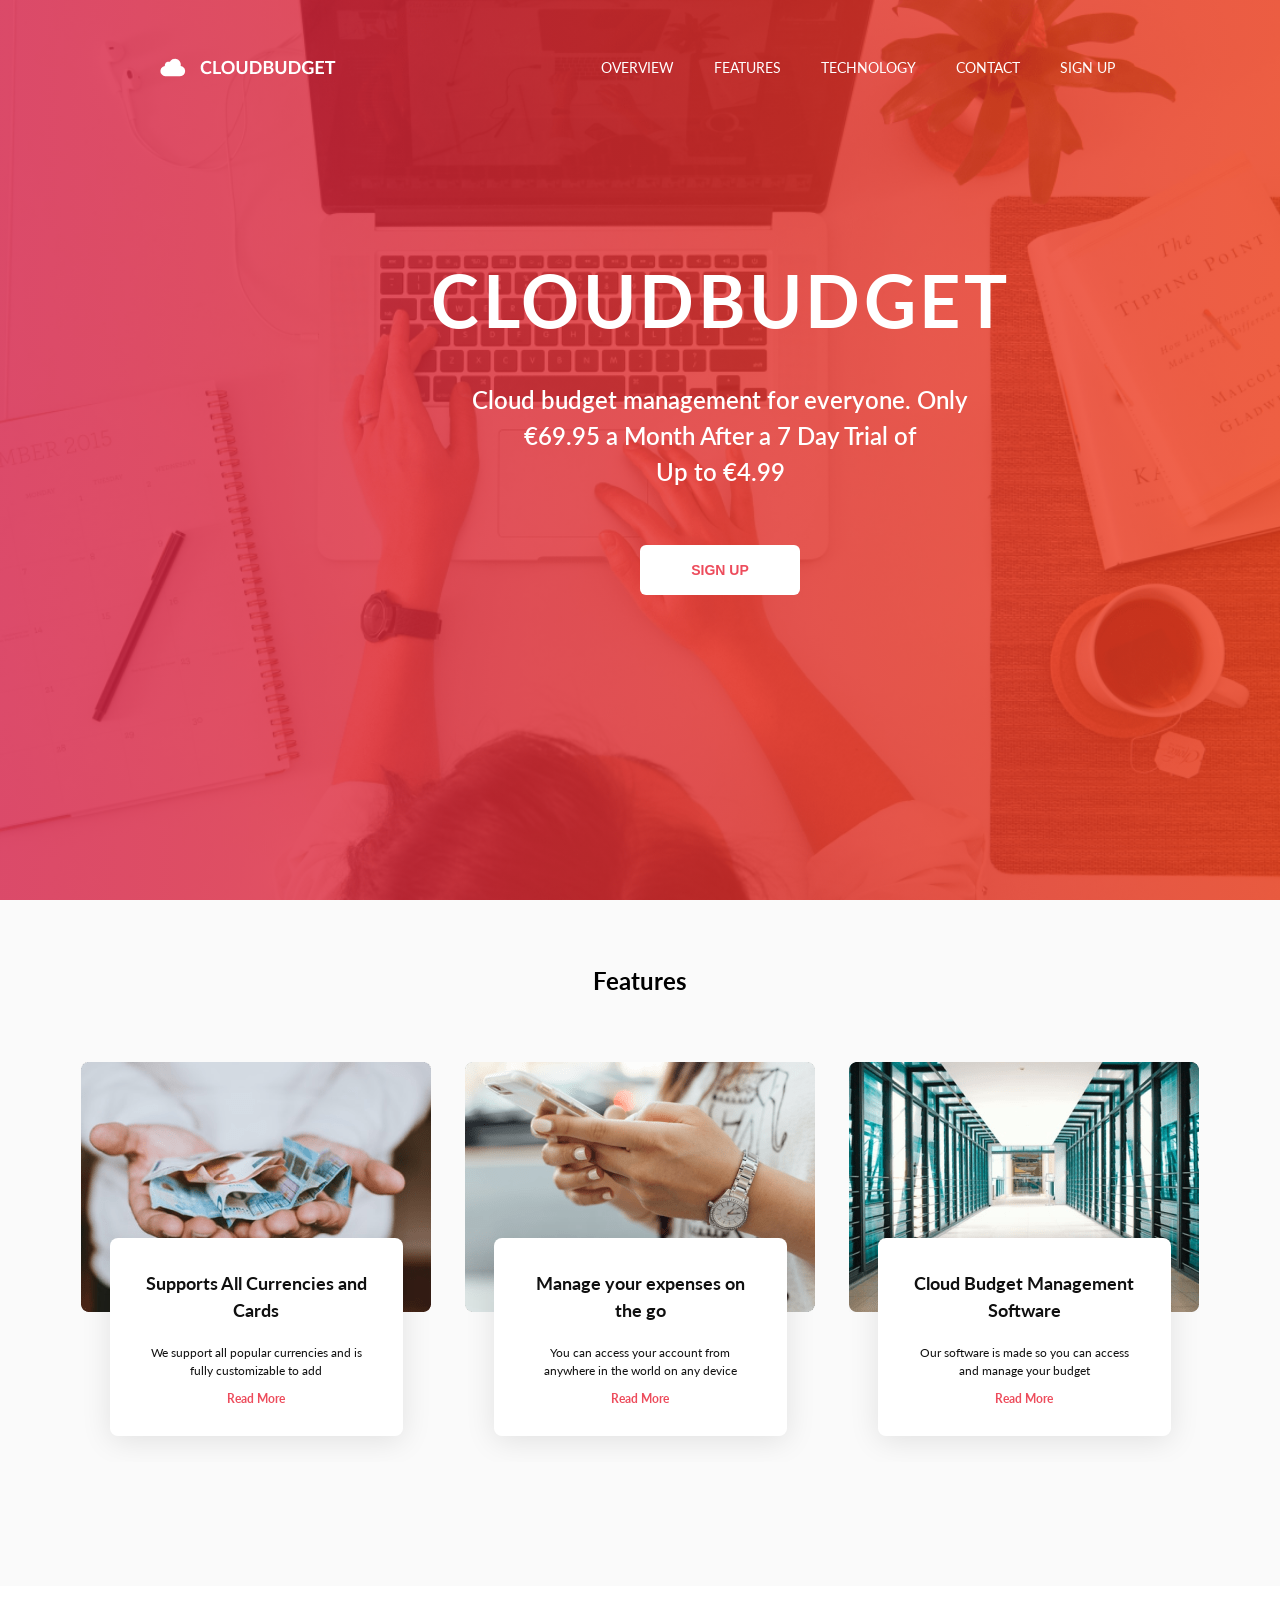
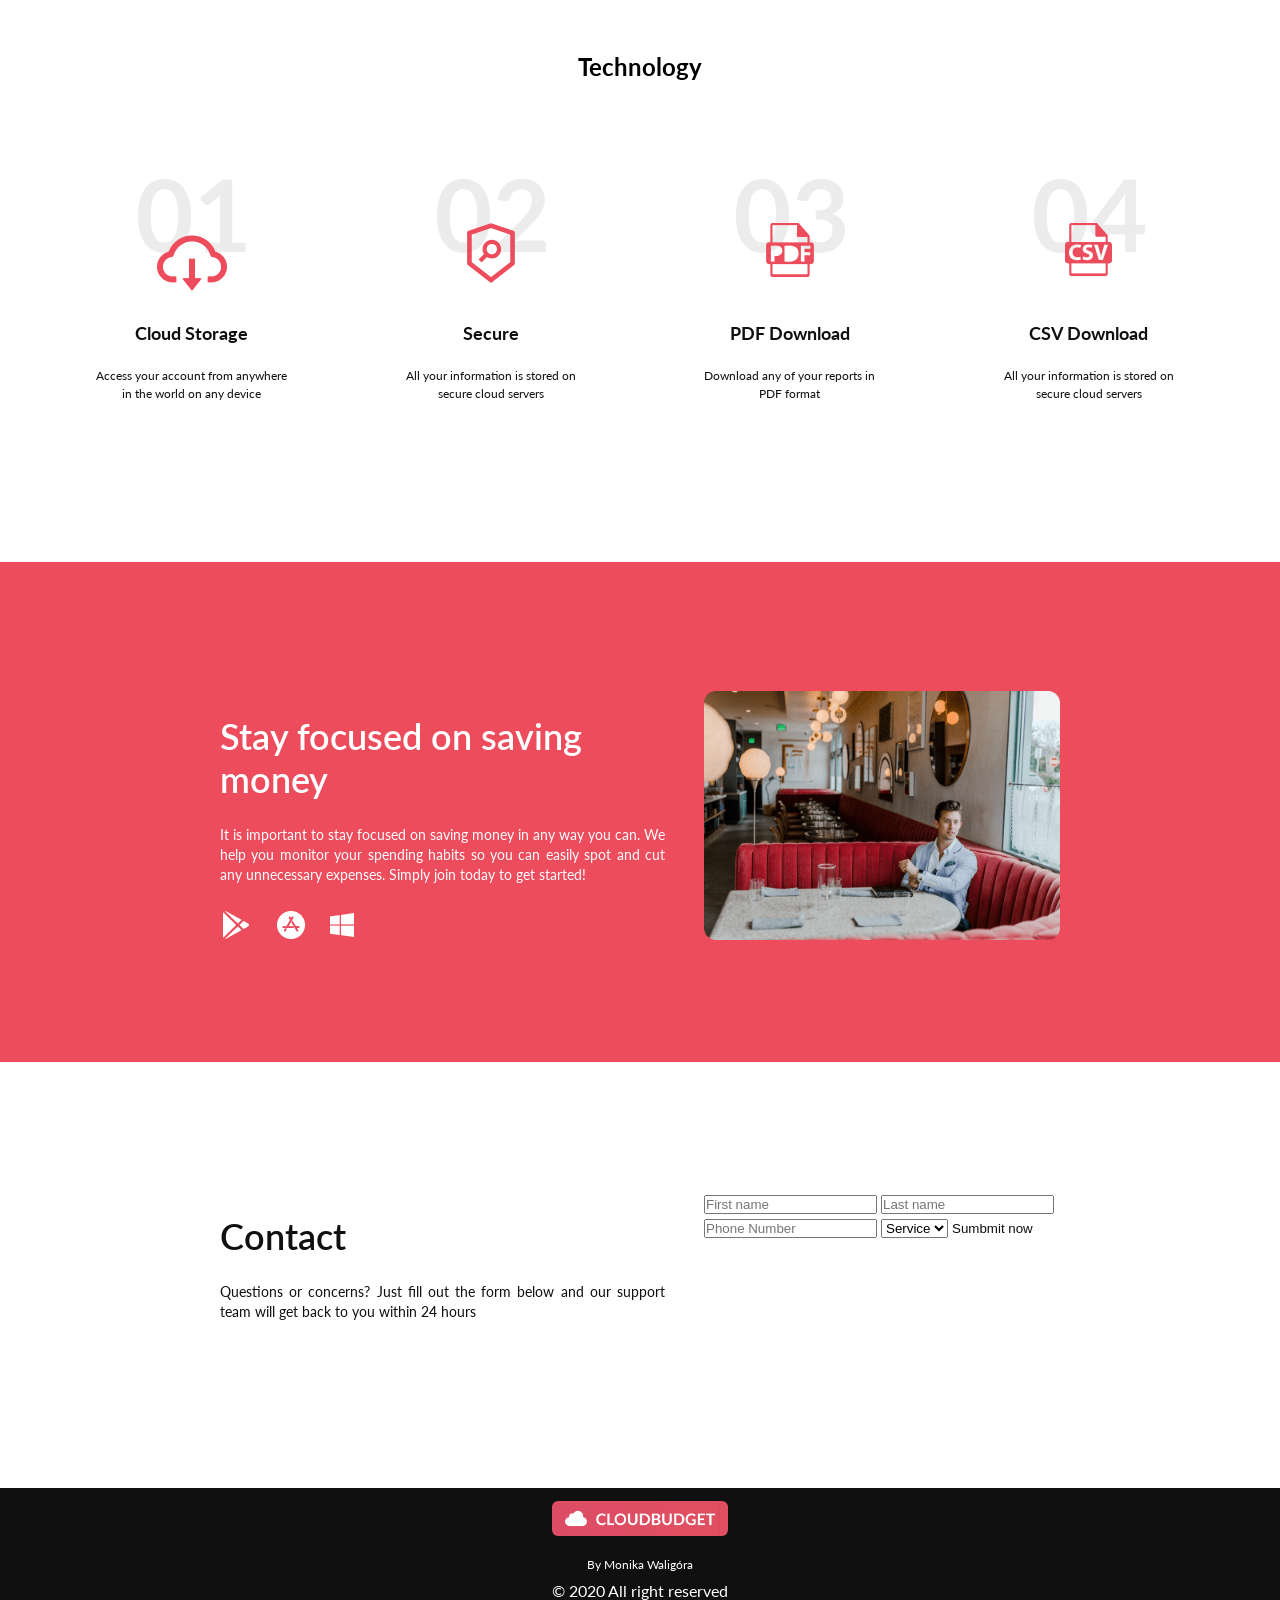
==== index.html @ bcd4f1fe "add footer section" ====
<!DOCTYPE html>
<html lang="pl">
  <head>
    <meta charset="UTF-8" />
    <meta name="viewport" content="width=device-width, initial-scale=1.0" />
    <meta http-equiv="X-UA-Compatible" content="ie=edge" />
    <title>Cloudbudget</title>
    <link rel="icon" href="src/favicon.ico" type="image/x-icon" />

    <link
      rel="stylesheet"
      href="https://use.fontawesome.com/releases/v5.6.3/css/all.css"
    />
    <link rel="stylesheet" href="src/assets/scss/main.css" />
    <link rel="stylesheet" href="src/assets/scss/form.css" />
    <link rel="stylesheet" href="src/assets/slick/slick.css" />
    <link rel="stylesheet" href="src/assets/slick/slick-theme.css" />
    <link rel="stylesheet" href="src/assets/css/header.css" />
    <link rel="stylesheet" href="src/assets/css/nav-responsive.css" />
  </head>

  <body>
    <header>
      <div class="page-header" id="overview">
        <nav>
          <button aria-label="Open Mobile Menu" class="open-mobile-menu fa-lg">
            <i class="fas fa-bars" aria-hidden="true"></i>
          </button>
          <div class="icon-logo">
            <img src="src/assets/img/cloud.png" alt="cloud icon" />
            <a href="">
              <img
                class="logo horizontal-logo"
                src="src/assets/img/navbar__logo--transparent.png"
                alt="Cloudbudget logo"
              />
            </a>
          </div>
          <ul class="menu">
            <li><a class="active" href="#overview">Overview</a></li>
            <li><a href="#features">Features</a></li>
            <li><a href="#technology">Technology</a></li>
            <li><a href="#contact">Contact</a></li>
            <li><a href="#singUp">Sign up</a></li>
          </ul>
          <div class="top-menu-wrapper">
            <div class="panel panel1"></div>
            <div class="panel panel2"></div>
            <ul class="top-menu">
              <li class="mob-block">
                <img
                  class="logo"
                  src="src/assets/img/navbar__logo.png"
                  alt="Cloudbudget logo"
                />
                <button
                  aria-label="Close Mobile Menu"
                  class="close-mobile-menu fa-lg"
                >
                  <i class="fas fa-times" aria-hidden="true"></i>
                </button>
              </li>
              <li>
                <a href="#">Overview</a>
              </li>
              <li>
                <a href="#features">Features</a>
              </li>
              <li>
                <a href="#technology">Technology</a>
              </li>
              <li>
                <a href="#contact">Contact</a>
              </li>
              <li>
                <a href="#signUp">Sign up</a>
              </li>

              <li>
                <ul class="socials">
                  <li>
                    <a href="">
                      <span class="fa-stack fa-2x">
                        <i class="fas fa-circle fa-stack-2x"></i>
                        <i class="fab fa-facebook fa-stack-1x fa-inverse"></i>
                      </span>
                    </a>
                  </li>
                  <li>
                    <a href="">
                      <span class="fa-stack fa-2x">
                        <i class="fas fa-circle fa-stack-2x"></i>
                        <i class="fab fa-twitter fa-stack-1x fa-inverse"></i>
                      </span>
                    </a>
                  </li>
                  <li>
                    <a href="">
                      <span class="fa-stack fa-2x">
                        <i class="fas fa-circle fa-stack-2x"></i>
                        <i class="fab fa-instagram fa-stack-1x fa-inverse"></i>
                      </span>
                    </a>
                  </li>
                  <li>
                    <a href="">
                      <span class="fa-stack fa-2x">
                        <i class="fas fa-circle fa-stack-2x"></i>
                        <i class="fab fa-youtube fa-stack-1x fa-inverse"></i>
                      </span>
                    </a>
                  </li>
                </ul>
              </li>
            </ul>
          </div>
        </nav>
      </div>
      <div class="header__content">
        <h1>Cloudbudget</h1>
        <p>
          Cloud budget management for everyone. Only €69.95 a Month After a 7
          Day Trial of<br />
          Up to €4.99
        </p>
        <a href="#signUp">
          <button>Sign up</button>
        </a>
      </div>
    </header>
    <main>
      <section id="features">
        <h2>Features</h2>
        <div class="features">
          <div class="responsive-slick">
            <div>
              <div class="feature__item">
                <div class="feature__item--image">
                  <img
                    src="src/assets/img/feature-item-1.png"
                    alt="Hand holding money"
                    title="Supports All Currencies and Cards"
                  />
                </div>
                <div class="feature__item--content">
                  <h3>Supports All Currencies and Cards</h3>
                  <p>
                    We support all popular currencies and is fully customizable
                    to add
                  </p>
                  <a href="">Read More</a>
                </div>
              </div>
            </div>

            <div>
                <div class="feature__item">
                    <div class="feature__item--image">
                      <img
                        src="src/assets/img/feature-item-2.png"
                        alt="hands holding phone"
                        title="Supports All Currencies and Cards"
                      />
                    </div>
                    <div class="feature__item--content">
                      <h3>Manage your expenses on the go</h3>
                      <p>
                          You can access your account from anywhere in the world on any
                          device
                      </p>
                      <a href="">Read More</a>
                    </div>
                  </div>
           
            </div>
            <div>
                <div class="feature__item">
                    <div class="feature__item--image">
                      <img
                        src="src/assets/img/feature-item-3.png"
                        alt="office building"
                        title="Supports All Currencies and Cards"
                      />
                    </div>
                    <div class="feature__item--content">
                      <h3>Cloud Budget Management Software</h3>
                      <p>
                          Our software is made so you can access and manage your budget

                      </p>
                      <a href="#">Read More</a>
                    </div>
                  </div>
              </div>
            </div>
          </div>
        </div>
      </section>
      <section id="technology">
        <h2>Technology</h2>
        <div class="technology">
          <div class="technology__item">
            <div class="technology__item--image">
              <img src="src/assets/img/01.png" alt="1" title="1">
              <img src="src/assets/img/technology-cloud.png" alt="Cloud Storage" title="Cloud Storage">
            </div>
            <div class="technology__item--content">
              <h3>
                  Cloud Storage
              </h3>
              <p>
                  Access your account from anywhere in the world on any device 
              </p>
            </div>
          </div>
          <div class="technology__item">
            <div class="technology__item--image">
              <img src="src/assets/img/02.png" alt="02" title="2">
              <img src="src/assets/img/technology-search.png" alt="Secure" title="Secure">
            </div>
            <div class="technology__item--content">
              <h3>
                  Secure
              </h3>
              <p>
                  All your information is stored on secure cloud servers
              </p>
            </div>
          </div>
          <div class="technology__item">
            <div class="technology__item--image">
              <img src="src/assets/img/03.png" alt="3" title="3">
              <img src="src/assets/img/technology-pdf.png" alt="PDF Download" title="PDF Download">
            </div>
            <div class="technology__item--content">
              <h3>
                  PDF Download
              </h3>
              <p>
                  Download any of your reports in PDF format
              </p>
            </div>
          </div>
          <div class="technology__item">
            <div class="technology__item--image">
              <img src="src/assets/img/04.png" alt="4" title="4">
              <img src="src/assets/img/technology-csv.png" alt="CSV Download" title="CSV Download">
            </div>
            <div class="technology__item--content">
              <h3>
                  CSV Download
              </h3>
              <p>
                  All your information is stored on secure cloud servers
              </p>
            </div>
          </div>
        </div>
      </section>
      <section id="red">
        <div class="red-section">
          <div class="red-section__content">
            <h1>Stay focused on saving money</h1>
            <p>
              It is important to stay focused on saving money in any way you can. We help you monitor your spending habits so you can easily spot and cut any unnecessary expenses. Simply join today to get started!
            </p>
            <div class="red-section__content--icons">
              <img src="src/assets/img/App Download Link.png" alt="dowload app for windows google apple" title="dowload apps">
            </div>
          </div>
         <div class="red-section__slider">
            <div class="center">
                <div>
                    <img src="src/assets/img/red-section-slide1.png" alt="slide1">
                  </div>
              <div>
                <img src="src/assets/img/red-section-slide1.png" alt="slide2">
              </div>
              <div>
                  <img src="src/assets/img/red-section-slide1.png" alt="slide3">
                </div>
            </div>
         </div>
        </div>

      </section>
      <section id="contact">
          <div class="contact-section">
            <div class="contact-section__content">
              <h1>Contact</h1>
              <p>
                  Questions or concerns? Just fill out the form below and our support team will get back to you within 24 hours
              </p>
              
            </div>
           <div class="contact-section__form">
              <form action="" method="post" id="form">
                  <div class="form__name">
                      <input
                      id="name"
                      name="name"
                      placeholder="First name"
                      type="text"
                      maxlength="32"
                      required
                    />
                    <input
                    id="surname"
                    name="surname"
                    placeholder="Last name"
                    type="text"
                    maxlength="32"
                    required
                  />
                  </div>
  
                  <input
                    id="phone"
                    name="phone"
                    placeholder="Phone Number"
                    type="number"
                    pattern="[0-9]{12}"
                    maxlength="12"
                    required
                  />
                  <select id="service" name="service">
                      <option value="volvo">Service</option>
                      <option value="saab">Service</option>
                      <option value="opel">Service</option>
                      <option value="audi">Service</option>
                    </select>
                  <button id="mail-submit" class="link-button">Sumbmit now</button>
                </form>
             
           </div>
          </div>
  
        </section>
    </main>
    <footer>
      <div class="footer-section">
        <a href="#overview">   
          <img src="src/assets/img/navbar__logo.png" alt="back to top" title="back to top">
          </a>   
         <p>By Monika Waligóra</p>
        <span> &copy; 2020 All right reserved </span>
      </div>
    </footer>
    <script src="https://cdnjs.cloudflare.com/ajax/libs/jquery/2.1.3/jquery.min.js"></script>
    <script src="src/assets/slick/slick.js"></script>
    <script src="src/assets/js/app.js"></script>
    <script src="src/assets/js/navigation.js"></script>
    <script src="src/assets/js/form.js"></script>
  </body>
</html>
---- src/assets/scss/main.css ----
@import url("https://fonts.googleapis.com/css?family=Lato:400,400i,700,900&display=swap&subset=latin-ext");
* {
  -webkit-font-smoothing: antialiased;
  -moz-osx-font-smoothing: grayscale;
}

*,
*:before,
*:after {
  -webkit-box-sizing: border-box;
          box-sizing: border-box;
  outline: 0;
}

html,
body {
  margin: 0;
  padding: 0;
  border: 0;
  background-color: #fff;
  color: #000;
  font-family: "Lato", sans-serif;
  font-style: normal;
  overflow-x: hidden;
  scroll-behavior: smooth;
}

a {
  text-decoration: none;
}

a:hover {
  cursor: pointer;
}

h2 {
  padding: 63px 0;
  color: black;
  text-align: center;
}

h3 {
  font-size: 18px;
  text-align: center;
}

p {
  margin-top: 20px;
  margin-bottom: 5px;
  font-size: 12px;
  line-height: 150%;
}

.header__content {
  height: 100%;
  color: #ffffff;
  display: -webkit-box;
  display: -ms-flexbox;
  display: flex;
  -webkit-box-pack: center;
      -ms-flex-pack: center;
          justify-content: center;
  -webkit-box-align: center;
      -ms-flex-align: center;
          align-items: center;
  width: 100vw;
  -webkit-box-orient: vertical;
  -webkit-box-direction: normal;
      -ms-flex-direction: column;
          flex-direction: column;
  padding: 5vh 0;
}

@media (min-width: 1200px) {
  .header__content {
    height: 100vh;
    position: relative;
    margin-top: 0;
    padding: 0;
  }
}

.header__content h1 {
  font-weight: bold;
  font-size: 5vmin;
  line-height: 6vmin;
  letter-spacing: 0.05em;
  text-transform: uppercase;
  text-align: center;
}

@media (min-width: 992px) {
  .header__content h1 {
    display: block;
    left: 431px;
    top: 257px;
    margin-top: 2em;
  }
}

@media (min-width: 1200px) {
  .header__content h1 {
    position: absolute;
    width: 578px;
    height: 86px;
    left: 431px;
    top: 257px;
    font-size: 72px;
    line-height: 86px;
    display: -webkit-box;
    display: -ms-flexbox;
    display: flex;
    -webkit-box-align: center;
        -ms-flex-align: center;
            align-items: center;
    letter-spacing: 0.05em;
    text-transform: uppercase;
    color: #ffffff;
    margin: 0;
  }
}

.header__content p {
  font-size: 20px;
  line-height: 150%;
  text-align: center;
  font-weight: 600;
  margin: 39px;
}

@media (min-width: 1200px) {
  .header__content p {
    width: 540px;
    height: 124px;
    left: 450px;
    top: 382px;
    font-size: 24px;
    position: absolute;
    margin: 0;
  }
}

.header__content button {
  text-align: center;
  text-transform: uppercase;
  width: 160px;
  height: 50px;
  background: #ffffff;
  border-radius: 6px;
  font-weight: 600;
  font-size: 14px;
  line-height: 17px;
  color: #ed4c5c;
  line-height: 150%;
}

@media (min-width: 1200px) {
  .header__content button {
    left: 640px;
    top: 545px;
    position: absolute;
  }
}

#features {
  background: #fafafa;
}

.features,
.technology {
  color: #101010;
  padding-bottom: 10vh;
  margin: 0 auto;
  -ms-flex-wrap: wrap;
      flex-wrap: wrap;
}

@media (min-width: 1200px) {
  .features,
  .technology {
    padding-bottom: 124px;
    width: 90vw;
  }
}

.feature__item {
  position: relative;
  height: 400px;
  display: -webkit-box;
  display: -ms-flexbox;
  display: flex;
  -webkit-box-align: center;
      -ms-flex-align: center;
          align-items: center;
  -webkit-box-pack: center;
      -ms-flex-pack: center;
          justify-content: center;
  -webkit-box-align: start;
      -ms-flex-align: start;
          align-items: flex-start;
  margin: 0 auto;
  padding: 0 2vw;
}

@media (min-width: 1200px) {
  .feature__item {
    width: 350px;
    padding: 0;
  }
}

.feature__item .feature__item--image {
  display: block;
  height: 250px;
  margin: 0 auto;
}

.feature__item .feature__item--content {
  position: absolute;
  top: 44%;
  width: 293px;
  height: 198px;
  margin: auto;
  text-align: center;
  padding: 32px;
  background: #ffffff;
  -webkit-box-shadow: 0px 5px 30px rgba(0, 0, 0, 0.1);
          box-shadow: 0px 5px 30px rgba(0, 0, 0, 0.1);
  border-radius: 8px;
}

.feature__item .feature__item--content a {
  color: #ed4c5c;
  font-weight: bold;
  font-size: 12px;
}

.technology {
  color: #101010;
  display: -webkit-box;
  display: -ms-flexbox;
  display: flex;
  -webkit-box-align: center;
      -ms-flex-align: center;
          align-items: center;
  -webkit-box-pack: justify;
      -ms-flex-pack: justify;
          justify-content: space-between;
}

.technology .technology__item {
  text-align: center;
  width: 50vw;
  padding: 3vw;
  height: 290px;
  position: relative;
  -webkit-box-orient: vertical;
  -webkit-box-direction: normal;
      -ms-flex-direction: column;
          flex-direction: column;
  display: -webkit-box;
  display: -ms-flexbox;
  display: flex;
  -webkit-box-pack: start;
      -ms-flex-pack: start;
          justify-content: flex-start;
  -webkit-box-align: center;
      -ms-flex-align: center;
          align-items: center;
}

@media (min-width: 992px) {
  .technology .technology__item {
    width: 255px;
    padding: 30px;
    -webkit-box-pack: justify;
        -ms-flex-pack: justify;
            justify-content: space-between;
  }
}

.technology .technology__item .technology__item--image {
  display: -webkit-box;
  display: -ms-flexbox;
  display: flex;
  -webkit-box-align: center;
      -ms-flex-align: center;
          align-items: center;
  -webkit-box-pack: center;
      -ms-flex-pack: center;
          justify-content: center;
  -webkit-box-orient: vertical;
  -webkit-box-direction: normal;
      -ms-flex-direction: column;
          flex-direction: column;
}

.technology .technology__item .technology__item--image :nth-child(2) {
  position: absolute;
  top: 20%;
  width: 12%;
}

@media (min-width: 992px) {
  .technology .technology__item .technology__item--image :nth-child(2) {
    top: 26%;
    width: unset;
  }
}

.technology .technology__item .technology__item--image img {
  margin: 0 auto;
}

.technology .technology__item .technology__item--content {
  margin-top: 19px;
  padding: 0 34px 4px;
}

@media (min-width: 992px) {
  .technology .technology__item .technology__item--content {
    padding: 0;
  }
}

#red {
  background: #ed4c5c;
  color: #ffffff;
}

.red-section,
.contact-section {
  padding: 5vw;
}

@media (min-width: 992px) {
  .red-section,
  .contact-section {
    display: -webkit-box;
    display: -ms-flexbox;
    display: flex;
    -webkit-box-align: center;
        -ms-flex-align: center;
            align-items: center;
    -webkit-box-pack: center;
        -ms-flex-pack: center;
            justify-content: center;
    -webkit-box-align: start;
        -ms-flex-align: start;
            align-items: flex-start;
  }
}

@media (min-width: 1200px) {
  .red-section,
  .contact-section {
    padding: 65px 156px;
    max-height: 500px;
  }
}

.red-section__content,
.red-section__slider,
.contact-section__content,
.contact-section__form {
  padding: 5vw;
}

@media (min-width: 992px) {
  .red-section__content,
  .red-section__slider,
  .contact-section__content,
  .contact-section__form {
    width: 50%;
  }
}

.red-section__content h1,
.red-section__slider h1,
.contact-section__content h1,
.contact-section__form h1 {
  font-weight: 600;
  font-size: 36px;
  line-height: 43px;
}

@media (min-width: 1200px) {
  .red-section__content h1,
  .red-section__slider h1,
  .contact-section__content h1,
  .contact-section__form h1 {
    margin-top: 24px;
    width: 445px;
  }
}

.red-section__content p,
.red-section__slider p,
.contact-section__content p,
.contact-section__form p {
  font-size: 14px;
  line-height: 20px;
  text-align: justify;
  margin: 24px 0;
}

@media (min-width: 992px) {
  .red-section__content p,
  .red-section__slider p,
  .contact-section__content p,
  .contact-section__form p {
    width: 445px;
  }
}

.contact-section {
  color: #101010;
}

@media (min-width: 1200px) {
  .contact-section {
    padding-bottom: 78px;
  }
}

.footer-section {
  background: #101010;
  display: -webkit-box;
  display: -ms-flexbox;
  display: flex;
  -webkit-box-align: center;
      -ms-flex-align: center;
          align-items: center;
  -webkit-box-pack: center;
      -ms-flex-pack: center;
          justify-content: center;
  -webkit-box-orient: vertical;
  -webkit-box-direction: normal;
      -ms-flex-direction: column;
          flex-direction: column;
  padding: 1vw;
}

.footer-section img {
  width: 30%;
  margin: 0 auto;
  border-radius: 6px;
}
/*# sourceMappingURL=main.css.map */
---- src/assets/css/header.css ----
@charset "UTF-8";
/* RESET RULES & HELPER CLASSES
–––––––––––––––––––––––––––––––––––––––––––––––––– */
@import url("https://fonts.googleapis.com/css?family=Lato:400,400i,700,900&display=swap&subset=latin-ext");
* {
  -webkit-font-smoothing: antialiased;
  -moz-osx-font-smoothing: grayscale;
}

*,
*:before,
*:after {
  -webkit-box-sizing: border-box;
          box-sizing: border-box;
  outline: 0;
}

html,
body {
  margin: 0;
  padding: 0;
  border: 0;
  background-color: #fff;
  color: #000;
  font-family: "Lato", sans-serif;
  font-style: normal;
  overflow-x: hidden;
}

a {
  text-decoration: none;
}

a:hover {
  cursor: pointer;
}

h2 {
  padding: 63px 0;
  color: black;
  text-align: center;
}

h3 {
  font-size: 18px;
  text-align: center;
}

p {
  margin-top: 20px;
  margin-bottom: 5px;
  font-size: 12px;
  line-height: 150%;
}

.header__content {
  height: 100%;
  color: #ffffff;
  display: -webkit-box;
  display: -ms-flexbox;
  display: flex;
  -webkit-box-pack: center;
      -ms-flex-pack: center;
          justify-content: center;
  -webkit-box-align: center;
      -ms-flex-align: center;
          align-items: center;
  width: 100vw;
  -webkit-box-orient: vertical;
  -webkit-box-direction: normal;
      -ms-flex-direction: column;
          flex-direction: column;
  padding: 5vh 0;
}

@media (min-width: 1200px) {
  .header__content {
    height: 100vh;
    position: relative;
    margin-top: 0;
    padding: 0;
  }
}

.header__content h1 {
  font-weight: bold;
  font-size: 5vmin;
  line-height: 6vmin;
  letter-spacing: 0.05em;
  text-transform: uppercase;
  text-align: center;
}

@media (min-width: 992px) {
  .header__content h1 {
    display: block;
    left: 431px;
    top: 257px;
    margin-top: 2em;
  }
}

@media (min-width: 1200px) {
  .header__content h1 {
    position: absolute;
    width: 578px;
    height: 86px;
    left: 431px;
    top: 257px;
    font-size: 72px;
    line-height: 86px;
    display: -webkit-box;
    display: -ms-flexbox;
    display: flex;
    -webkit-box-align: center;
        -ms-flex-align: center;
            align-items: center;
    letter-spacing: 0.05em;
    text-transform: uppercase;
    color: #ffffff;
    margin: 0;
  }
}

.header__content p {
  font-size: 20px;
  line-height: 150%;
  text-align: center;
  font-weight: 600;
  margin: 39px;
}

@media (min-width: 1200px) {
  .header__content p {
    width: 540px;
    height: 124px;
    left: 450px;
    top: 382px;
    font-size: 24px;
    position: absolute;
    margin: 0;
  }
}

.header__content button {
  text-align: center;
  text-transform: uppercase;
  width: 160px;
  height: 50px;
  background: #ffffff;
  border-radius: 6px;
  font-weight: 600;
  font-size: 14px;
  line-height: 17px;
  color: #ed4c5c;
  line-height: 150%;
}

@media (min-width: 1200px) {
  .header__content button {
    left: 640px;
    top: 545px;
    position: absolute;
  }
}

#features {
  background: #fafafa;
}

.features,
.technology {
  color: #101010;
  padding-bottom: 10vh;
  margin: 0 auto;
  -ms-flex-wrap: wrap;
      flex-wrap: wrap;
}

@media (min-width: 1200px) {
  .features,
  .technology {
    padding-bottom: 124px;
    width: 90vw;
  }
}

.feature__item {
  position: relative;
  height: 400px;
  display: -webkit-box;
  display: -ms-flexbox;
  display: flex;
  -webkit-box-align: center;
      -ms-flex-align: center;
          align-items: center;
  -webkit-box-pack: center;
      -ms-flex-pack: center;
          justify-content: center;
  -webkit-box-align: start;
      -ms-flex-align: start;
          align-items: flex-start;
  margin: 0 auto;
  padding: 0 2vw;
}

@media (min-width: 1200px) {
  .feature__item {
    width: 350px;
    padding: 0;
  }
}

.feature__item .feature__item--image {
  display: block;
  height: 250px;
  margin: 0 auto;
}

.feature__item .feature__item--content {
  position: absolute;
  top: 44%;
  width: 293px;
  height: 198px;
  margin: auto;
  text-align: center;
  padding: 32px;
  background: #ffffff;
  -webkit-box-shadow: 0px 5px 30px rgba(0, 0, 0, 0.1);
          box-shadow: 0px 5px 30px rgba(0, 0, 0, 0.1);
  border-radius: 8px;
}

.feature__item .feature__item--content a {
  color: #ed4c5c;
  font-weight: bold;
  font-size: 12px;
}

.technology {
  color: #101010;
  display: -webkit-box;
  display: -ms-flexbox;
  display: flex;
  -webkit-box-align: center;
      -ms-flex-align: center;
          align-items: center;
  -webkit-box-pack: justify;
      -ms-flex-pack: justify;
          justify-content: space-between;
}

.technology .technology__item {
  text-align: center;
  width: 50vw;
  padding: 3vw;
  height: 290px;
  position: relative;
  -webkit-box-orient: vertical;
  -webkit-box-direction: normal;
      -ms-flex-direction: column;
          flex-direction: column;
  display: -webkit-box;
  display: -ms-flexbox;
  display: flex;
  -webkit-box-pack: start;
      -ms-flex-pack: start;
          justify-content: flex-start;
  -webkit-box-align: center;
      -ms-flex-align: center;
          align-items: center;
}

@media (min-width: 992px) {
  .technology .technology__item {
    width: 255px;
    padding: 30px;
    -webkit-box-pack: justify;
        -ms-flex-pack: justify;
            justify-content: space-between;
  }
}

.technology .technology__item .technology__item--image {
  display: -webkit-box;
  display: -ms-flexbox;
  display: flex;
  -webkit-box-align: center;
      -ms-flex-align: center;
          align-items: center;
  -webkit-box-pack: center;
      -ms-flex-pack: center;
          justify-content: center;
  -webkit-box-orient: vertical;
  -webkit-box-direction: normal;
      -ms-flex-direction: column;
          flex-direction: column;
}

.technology .technology__item .technology__item--image :nth-child(2) {
  position: absolute;
  top: 20%;
  width: 12%;
}

@media (min-width: 992px) {
  .technology .technology__item .technology__item--image :nth-child(2) {
    top: 26%;
    width: unset;
  }
}

.technology .technology__item .technology__item--image img {
  margin: 0 auto;
}

.technology .technology__item .technology__item--content {
  margin-top: 19px;
  padding: 0 34px 4px;
}

@media (min-width: 992px) {
  .technology .technology__item .technology__item--content {
    padding: 0;
  }
}

#red {
  background: #ed4c5c;
  color: #ffffff;
}

.red-section,
.contact-section {
  padding: 5vw;
}

@media (min-width: 992px) {
  .red-section,
  .contact-section {
    display: -webkit-box;
    display: -ms-flexbox;
    display: flex;
    -webkit-box-align: center;
        -ms-flex-align: center;
            align-items: center;
    -webkit-box-pack: center;
        -ms-flex-pack: center;
            justify-content: center;
    -webkit-box-align: start;
        -ms-flex-align: start;
            align-items: flex-start;
  }
}

@media (min-width: 1200px) {
  .red-section,
  .contact-section {
    padding: 65px 156px;
    max-height: 500px;
  }
}

@media (min-width: 992px) {
  .red-section__content,
  .red-section__slider,
  .contact-section__content,
  .contact-section__form {
    width: 50%;
  }
}

.red-section__content h1,
.red-section__slider h1,
.contact-section__content h1,
.contact-section__form h1 {
  font-weight: 600;
  font-size: 36px;
  line-height: 43px;
}

@media (min-width: 1200px) {
  .red-section__content h1,
  .red-section__slider h1,
  .contact-section__content h1,
  .contact-section__form h1 {
    margin-top: 24px;
  }
}

.red-section__content p,
.red-section__slider p,
.contact-section__content p,
.contact-section__form p {
  font-size: 14px;
  line-height: 20px;
  text-align: justify;
  margin: 24px 0;
}

@media (min-width: 992px) {
  .red-section__content p,
  .red-section__slider p,
  .contact-section__content p,
  .contact-section__form p {
    width: 445px;
  }
}

.contact-section {
  color: #101010;
}

@media (min-width: 1200px) {
  .contact-section {
    padding-bottom: 78px;
  }
}

:root {
  --linearBackground: linear-gradient(
    90deg,
    rgba(213, 32, 71, 0.8) 0%,
    rgba(238, 61, 27, 0.8) 100%
  );
  --elementShadow: 0px 10px 26px -9px rgba(0, 0, 0, 0.75);
}

* {
  margin: 0;
  padding: 0;
  -webkit-box-sizing: border-box;
          box-sizing: border-box;
  outline: none;
}

html {
  font-size: 62.5%;
}

button {
  background: transparent;
  border: none;
  cursor: pointer;
}

ul {
  list-style: none;
}

img {
  display: block;
  max-width: 100%;
  height: auto;
}

a,
button {
  color: inherit;
}

.no-transition {
  -webkit-transition: none !important;
  transition: none !important;
}

body {
  font: 1.6rem/1.5 "Lato", sans-serif;
  color: #ffffff;
  min-height: 100vh;
}

/* HEADER
  –––––––––––––––––––––––––––––––––––––––––––––––––– */
header {
  position: relative;
  width: 100vw;
  height: 50vh;
  color: #ffffff;
  z-index: 10000;
  background-image: url(../img/Rectangle3-min.png);
  background-size: cover, cover;
  background-position: top right, top right;
  background-repeat: no-repeat, no-repeat;
}

@media (min-width: 1200px) {
  header {
    height: 100vh;
  }
}

header::after {
  content: "";
  background: -webkit-gradient(linear, left top, right top, from(rgba(213, 32, 71, 0.8)), to(rgba(238, 61, 27, 0.8)));
  background: linear-gradient(90deg, rgba(213, 32, 71, 0.8) 0%, rgba(238, 61, 27, 0.8) 100%);
  top: 0;
  left: 0;
  bottom: 0;
  right: 0;
  position: absolute;
  z-index: -1;
}

.page-header {
  padding: 1rem;
  background: transparent;
  position: absolute;
  width: 100vw;
  display: -webkit-box;
  display: -ms-flexbox;
  display: flex;
  -webkit-box-align: center;
      -ms-flex-align: center;
          align-items: center;
  -webkit-box-pack: justify;
      -ms-flex-pack: justify;
          justify-content: space-between;
  /* TOP MENU
  –––––––––––––––––––––––––––––––––––––––––––––––––– */
}

@media (min-width: 992px) {
  .page-header {
    padding: 0 116px;
    height: 100px;
    top: 17px;
  }
}

@media (min-width: 1200px) {
  .page-header {
    padding: 0 160px;
  }
}

.page-header nav {
  display: -webkit-box;
  display: -ms-flexbox;
  display: flex;
  -webkit-box-align: center;
      -ms-flex-align: center;
          align-items: center;
  -webkit-box-pack: justify;
      -ms-flex-pack: justify;
          justify-content: space-between;
  font-size: 14px;
  position: relative;
  width: 100%;
  text-transform: uppercase;
}

.page-header .horizontal-logo,
.page-header .page-header {
  margin: 0 1em;
}

.page-header .icon-logo {
  display: -webkit-box;
  display: -ms-flexbox;
  display: flex;
  -webkit-box-pack: justify;
      -ms-flex-pack: justify;
          justify-content: space-between;
  -webkit-box-align: center;
      -ms-flex-align: center;
          align-items: center;
}

.page-header .menu {
  display: none;
  margin-left: auto;
  font-size: 14px;
  font-weight: bold;
  line-height: 17px;
}

.page-header .menu li {
  padding: 0 1em;
}

.page-header .top-menu-wrapper {
  color: #000000;
}

.page-header .top-menu-wrapper::before {
  content: "";
  position: fixed;
  top: 0;
  left: 0;
  right: 0;
  bottom: 0;
  z-index: -1;
  -webkit-transition: background 0.5s;
  transition: background 0.5s;
}

.page-header .panel,
.page-header .top-menu {
  position: fixed;
  top: 0;
  left: 0;
  bottom: 0;
  z-index: 2;
  -webkit-transform: translate3d(-100%, 0, 0);
          transform: translate3d(-100%, 0, 0);
  -webkit-transition: -webkit-transform 0.4s cubic-bezier(0.23, 1, 0.32, 1);
  transition: -webkit-transform 0.4s cubic-bezier(0.23, 1, 0.32, 1);
  transition: transform 0.4s cubic-bezier(0.23, 1, 0.32, 1);
  transition: transform 0.4s cubic-bezier(0.23, 1, 0.32, 1), -webkit-transform 0.4s cubic-bezier(0.23, 1, 0.32, 1);
  z-index: 146;
}

.page-header .panel1 {
  width: 100%;
  background: #dd4d64;
  -webkit-transition-delay: 0.3s;
          transition-delay: 0.3s;
  z-index: 100;
}

.page-header .panel2 {
  width: calc(100% - 3rem);
  background: #d52047;
  -webkit-transition-delay: 0.1s;
          transition-delay: 0.1s;
  z-index: 100;
}

.page-header .top-menu {
  display: -webkit-box;
  display: -ms-flexbox;
  display: flex;
  -webkit-box-orient: vertical;
  -webkit-box-direction: normal;
      -ms-flex-direction: column;
          flex-direction: column;
  width: calc(100% - 6rem);
  overflow-y: auto;
  padding: 2rem;
  color: #ffffff;
}

.page-header .top-menu a {
  font-size: 14px;
}

.page-header .top-menu-wrapper.show-offcanvas::before {
  background: var(--overlay);
  z-index: 1;
}

.page-header .top-menu-wrapper.show-offcanvas .panel,
.page-header .top-menu-wrapper.show-offcanvas .top-menu {
  -webkit-transform: translate3d(0, 0, 0);
          transform: translate3d(0, 0, 0);
  -webkit-transition-duration: 0.7s;
          transition-duration: 0.7s;
}

.page-header .top-menu-wrapper.show-offcanvas .panel1 {
  -webkit-transition-delay: 0s;
          transition-delay: 0s;
}

.page-header .top-menu-wrapper.show-offcanvas .panel2 {
  -webkit-transition-delay: 0.2s;
          transition-delay: 0.2s;
  -webkit-box-shadow: var(--elementShadow);
          box-shadow: var(--elementShadow);
}

.page-header .top-menu-wrapper.show-offcanvas .top-menu {
  -webkit-transition-delay: 0.4s;
          transition-delay: 0.4s;
  -webkit-box-shadow: rgba(0, 0, 0, 0.25) 0 0 4rem 0.5rem;
          box-shadow: rgba(0, 0, 0, 0.25) 0 0 4rem 0.5rem;
}

.page-header .top-menu li + li {
  margin-top: 1.5rem;
}

.page-header .top-menu > li:last-child {
  margin-top: auto;
}

.page-header .top-menu > li:last-child ul a {
  display: inline-block;
  font-size: 1.3rem;
  text-transform: uppercase;
  -webkit-transition: color 0.35s ease-out;
  transition: color 0.35s ease-out;
}

.page-header .top-menu > li:last-child ul a:hover {
  color: var(--red);
}

.page-header .sub-menu {
  padding: 1.5rem 2rem 0;
}

.page-header .top-menu .mob-block {
  display: -webkit-box;
  display: -ms-flexbox;
  display: flex;
  -webkit-box-align: center;
      -ms-flex-align: center;
          align-items: center;
  -webkit-box-pack: justify;
      -ms-flex-pack: justify;
          justify-content: space-between;
  margin-bottom: 2rem;
}

.page-header .top-menu .mob-block img {
  max-width: 150px;
}

.page-header .top-menu .mob-block i {
  color: #ffffff;
  font-size: 2em;
}

.page-header .socials {
  display: -webkit-box;
  display: -ms-flexbox;
  display: flex;
  margin-top: 3rem;
  margin-bottom: 1rem;
}

.page-header .socials li + li {
  margin-top: 0;
}

.page-header .socials li + li:hover {
  cursor: pointer;
}

.page-header .socials .fa-stack {
  font-size: 1.7rem;
  color: #dd4d64;
}

.page-header .socials .fa-stack .fab {
  font-size: 1.2rem;
}
/*# sourceMappingURL=header.css.map */
---- src/assets/css/nav-responsive.css ----
@media screen and (max-width: 320px) {
  .signature-logo h1 {
    display: none;
  }
}

@media screen and (min-width: 550px) {
  .page-header .panel1 {
    width: 60%;
  }
  .page-header .panel2 {
    width: calc(60% - 3rem);
  }
  .page-header .top-menu {
    width: calc(60% - 6rem);
  }
}

@media screen and (min-width: 768px) {
  body {
    background-size: cover;
  }
  .page-header .top-menu {
    padding: 4rem;
  }
  .page-header ul a {
    font-size: 1.6rem;
  }
  .page-header .search-form input {
    font-size: 2.4rem;
    height: 5rem;
    line-height: 5rem;
  }
}

@media screen and (min-width: 995px) {
  .page-header .panel,
  .page-header .open-mobile-menu,
  .page-header .vertical-logo,
  .page-header .top-menu .mob-block,
  .page-header .top-menu > li:last-child,
  .page-header .top-menu-wrapper::before {
    display: none;
  }
  .page-header .horizontal-logo {
    display: block !important;
  }
  .menu {
    display: -webkit-box;
    display: -ms-flexbox;
    display: flex;
    -webkit-box-align: center;
        -ms-flex-align: center;
            align-items: center;
    -webkit-box-pack: right;
        -ms-flex-pack: right;
            justify-content: right;
  }
  .page-header .top-menu-wrapper {
    display: -webkit-box;
    display: -ms-flexbox;
    display: flex;
    -webkit-box-align: center;
        -ms-flex-align: center;
            align-items: center;
    color: var(--white);
  }
  .page-header .top-menu {
    -webkit-box-orient: horizontal;
    -webkit-box-direction: normal;
        -ms-flex-direction: row;
            flex-direction: row;
    position: static;
    width: auto;
    background: transparent;
    -webkit-transform: none;
            transform: none;
    padding: 0;
    overflow-y: visible;
    -webkit-box-shadow: none !important;
            box-shadow: none !important;
  }
  .page-header .top-menu li + li {
    margin-top: 0;
  }
  .page-header .top-menu > li:not(:nth-last-child(2)) {
    margin-right: 3rem;
  }
  .page-header .top-menu > li > a {
    padding: 3rem 0.5rem;
  }
  .page-header ul a {
    font-size: 1.3rem;
  }
  .page-header .has-dropdown i {
    display: inline-block;
  }
  .page-header .sub-menu {
    display: none;
    position: absolute;
    top: 100%;
    left: 50%;
    -webkit-transform: translateX(-50%);
            transform: translateX(-50%);
    padding: 1.5rem 2rem;
    background: var(--purple-2);
  }
  .page-header .sub-menu li + li {
    margin-top: 1.2rem;
  }
  .page-header .sub-menu a {
    padding: 0.5rem 1rem;
    white-space: nowrap;
  }
  .page-header .has-dropdown {
    position: relative;
  }
  .page-header .has-dropdown:hover .sub-menu {
    display: block;
  }
  .page-header .search {
    display: -webkit-box;
    display: -ms-flexbox;
    display: flex;
    -webkit-box-align: center;
        -ms-flex-align: center;
            align-items: center;
    margin-left: 3rem;
  }
}

@media screen and (min-width: 1200px) {
  .page-header .search {
    margin-left: 5rem;
  }
  .page-header .search i {
    margin-right: 1.5rem;
  }
  .page-header .search span {
    display: block;
    font-weight: 500;
    font-size: 1.6rem;
  }
}
/*# sourceMappingURL=nav-responsive.css.map */
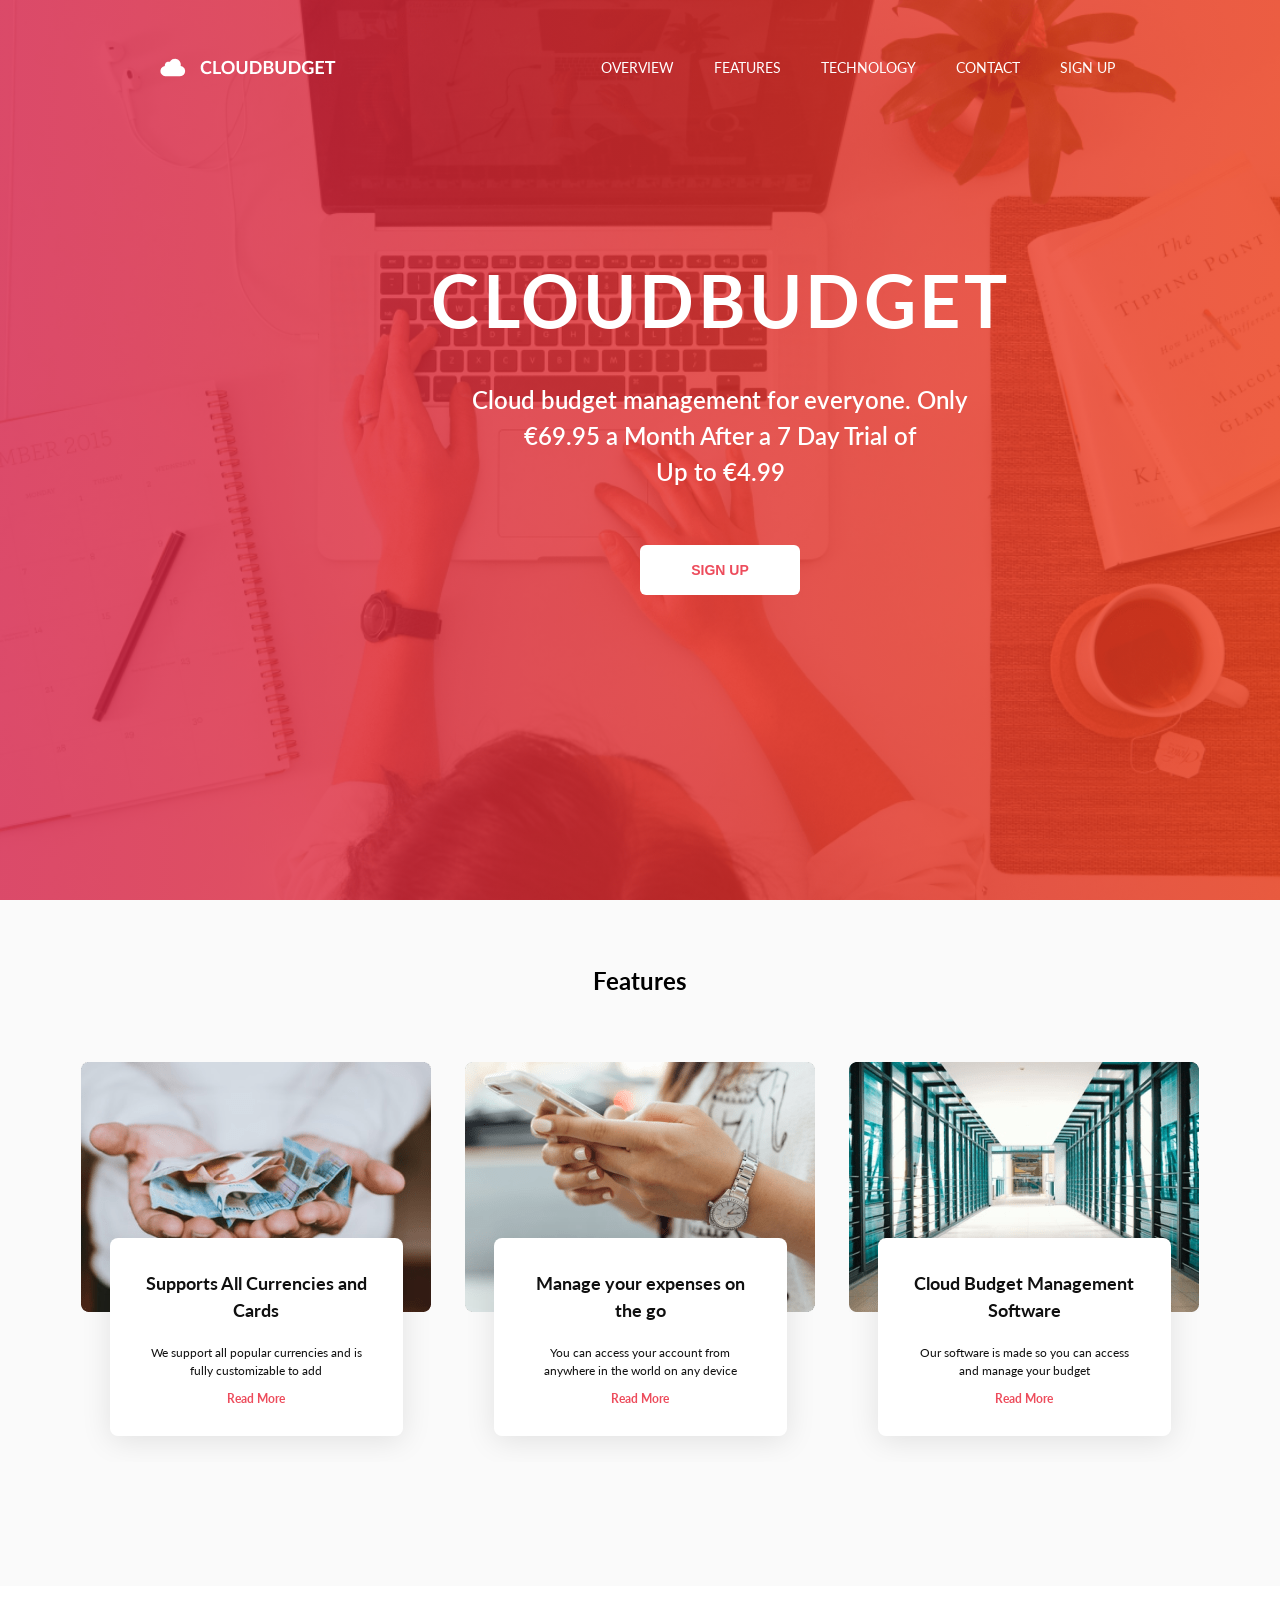
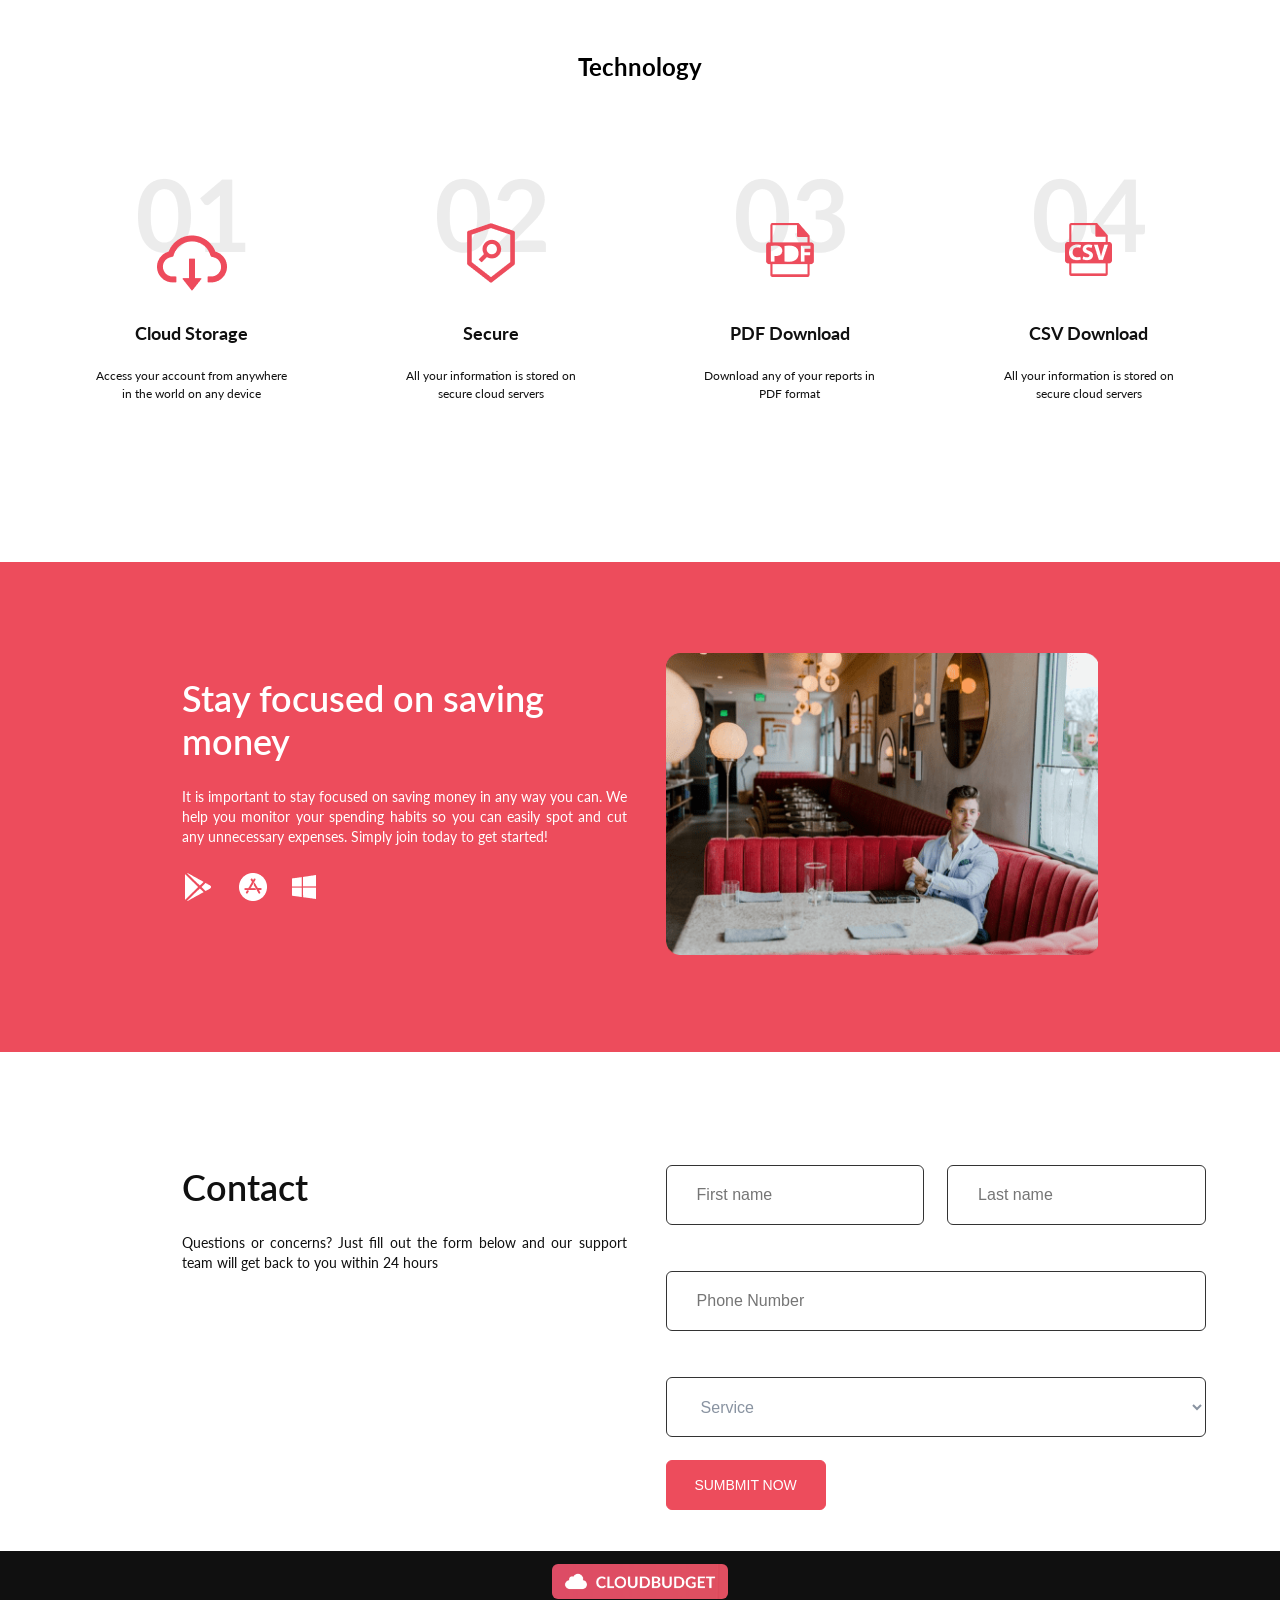
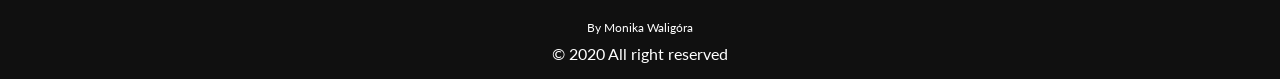
==== commit 582ff4b2: "update form styles and responsive" ====
--- a/index.html
+++ b/index.html
@@ -11,8 +11,8 @@
       rel="stylesheet"
       href="https://use.fontawesome.com/releases/v5.6.3/css/all.css"
     />
-    <link rel="stylesheet" href="src/assets/scss/main.css" />
-    <link rel="stylesheet" href="src/assets/scss/form.css" />
+    <link rel="stylesheet" href="src/assets/css/main.css" />
+    <link rel="stylesheet" href="src/assets/css/form.css" />
     <link rel="stylesheet" href="src/assets/slick/slick.css" />
     <link rel="stylesheet" href="src/assets/slick/slick-theme.css" />
     <link rel="stylesheet" href="src/assets/css/header.css" />
@@ -159,7 +159,7 @@
                       <img
                         src="src/assets/img/feature-item-2.png"
                         alt="hands holding phone"
-                        title="Supports All Currencies and Cards"
+                        title="Manage your expenses on the go"
                       />
                     </div>
                     <div class="feature__item--content">
@@ -179,7 +179,7 @@
                       <img
                         src="src/assets/img/feature-item-3.png"
                         alt="office building"
-                        title="Supports All Currencies and Cards"
+                        title="Cloud Budget Management Software"
                       />
                     </div>
                     <div class="feature__item--content">
--- a/src/assets/css/main.css
+++ b/src/assets/css/main.css
@@ -0,0 +1,436 @@
+@import url("https://fonts.googleapis.com/css?family=Lato:400,400i,700,900&display=swap&subset=latin-ext");
+* {
+  -webkit-font-smoothing: antialiased;
+  -moz-osx-font-smoothing: grayscale;
+}
+
+*,
+*:before,
+*:after {
+  -webkit-box-sizing: border-box;
+  box-sizing: border-box;
+  outline: 0;
+}
+
+html,
+body {
+  margin: 0;
+  padding: 0;
+  border: 0;
+  background-color: #fff;
+  color: #000;
+  font-family: "Lato", sans-serif;
+  font-style: normal;
+  overflow-x: hidden;
+  scroll-behavior: smooth;
+}
+
+a {
+  text-decoration: none;
+}
+
+a:hover {
+  cursor: pointer;
+}
+
+h2 {
+  padding: 63px 0;
+  color: black;
+  text-align: center;
+}
+
+h3 {
+  font-size: 18px;
+  text-align: center;
+}
+
+p {
+  margin-top: 20px;
+  margin-bottom: 5px;
+  font-size: 12px;
+  line-height: 150%;
+}
+
+.header__content {
+  height: 100%;
+  color: #ffffff;
+  display: -webkit-box;
+  display: -ms-flexbox;
+  display: flex;
+  -webkit-box-pack: center;
+  -ms-flex-pack: center;
+  justify-content: center;
+  -webkit-box-align: center;
+  -ms-flex-align: center;
+  align-items: center;
+  width: 100vw;
+  -webkit-box-orient: vertical;
+  -webkit-box-direction: normal;
+  -ms-flex-direction: column;
+  flex-direction: column;
+  padding: 5vh 0;
+}
+
+@media (min-width: 1200px) {
+  .header__content {
+    height: 100vh;
+    position: relative;
+    margin-top: 0;
+    padding: 0;
+  }
+}
+.header__content h1 {
+  font-weight: bold;
+  font-size: 5vmin;
+  line-height: 6vmin;
+  letter-spacing: 0.05em;
+  text-transform: uppercase;
+  text-align: center;
+}
+
+@media (min-width: 992px) {
+  .header__content h1 {
+    display: block;
+    left: 431px;
+    top: 257px;
+    margin-top: 2em;
+  }
+}
+@media (min-width: 1200px) {
+  .header__content h1 {
+    position: absolute;
+    width: 578px;
+    height: 86px;
+    left: 431px;
+    top: 257px;
+    font-size: 72px;
+    line-height: 86px;
+    display: -webkit-box;
+    display: -ms-flexbox;
+    display: flex;
+    -webkit-box-align: center;
+    -ms-flex-align: center;
+    align-items: center;
+    letter-spacing: 0.05em;
+    text-transform: uppercase;
+    color: #ffffff;
+    margin: 0;
+  }
+}
+.header__content p {
+  font-size: 20px;
+  line-height: 150%;
+  text-align: center;
+  font-weight: 600;
+  margin: 39px;
+}
+
+@media (min-width: 1200px) {
+  .header__content p {
+    width: 540px;
+    height: 124px;
+    left: 450px;
+    top: 382px;
+    font-size: 24px;
+    position: absolute;
+    margin: 0;
+  }
+}
+.header__content button {
+  text-align: center;
+  text-transform: uppercase;
+  width: 160px;
+  height: 50px;
+  background: #ffffff;
+  border-radius: 6px;
+  font-weight: 600;
+  font-size: 14px;
+  line-height: 17px;
+  color: #ed4c5c;
+  line-height: 150%;
+}
+
+@media (min-width: 1200px) {
+  .header__content button {
+    left: 640px;
+    top: 545px;
+    position: absolute;
+  }
+}
+#features {
+  background: #fafafa;
+}
+
+.features,
+.technology {
+  color: #101010;
+  padding-bottom: 10vh;
+  margin: 0 auto;
+  -ms-flex-wrap: wrap;
+  flex-wrap: wrap;
+}
+
+@media (min-width: 1200px) {
+  .features,
+.technology {
+    padding-bottom: 124px;
+    width: 90vw;
+  }
+}
+.feature__item {
+  position: relative;
+  height: 400px;
+  display: -webkit-box;
+  display: -ms-flexbox;
+  display: flex;
+  -webkit-box-align: center;
+  -ms-flex-align: center;
+  align-items: center;
+  -webkit-box-pack: center;
+  -ms-flex-pack: center;
+  justify-content: center;
+  -webkit-box-align: start;
+  -ms-flex-align: start;
+  align-items: flex-start;
+  margin: 0 auto;
+  padding: 0 2vw;
+}
+
+@media (min-width: 1200px) {
+  .feature__item {
+    width: 350px;
+    padding: 0;
+  }
+}
+.feature__item .feature__item--image {
+  display: block;
+  height: 250px;
+  margin: 0 auto;
+}
+
+.feature__item .feature__item--content {
+  position: absolute;
+  top: 44%;
+  width: 293px;
+  height: 198px;
+  margin: auto;
+  text-align: center;
+  padding: 32px;
+  background: #ffffff;
+  -webkit-box-shadow: 0px 5px 30px rgba(0, 0, 0, 0.1);
+  box-shadow: 0px 5px 30px rgba(0, 0, 0, 0.1);
+  border-radius: 8px;
+}
+
+.feature__item .feature__item--content a {
+  color: #ed4c5c;
+  font-weight: bold;
+  font-size: 12px;
+}
+
+.technology {
+  color: #101010;
+  display: -webkit-box;
+  display: -ms-flexbox;
+  display: flex;
+  -webkit-box-align: center;
+  -ms-flex-align: center;
+  align-items: center;
+  -webkit-box-pack: justify;
+  -ms-flex-pack: justify;
+  justify-content: space-between;
+}
+
+.technology .technology__item {
+  text-align: center;
+  width: 50vw;
+  padding: 3vw;
+  height: 290px;
+  position: relative;
+  -webkit-box-orient: vertical;
+  -webkit-box-direction: normal;
+  -ms-flex-direction: column;
+  flex-direction: column;
+  display: -webkit-box;
+  display: -ms-flexbox;
+  display: flex;
+  -webkit-box-pack: start;
+  -ms-flex-pack: start;
+  justify-content: flex-start;
+  -webkit-box-align: center;
+  -ms-flex-align: center;
+  align-items: center;
+}
+
+@media (min-width: 992px) {
+  .technology .technology__item {
+    width: 255px;
+    padding: 30px;
+    -webkit-box-pack: justify;
+    -ms-flex-pack: justify;
+    justify-content: space-between;
+  }
+}
+.technology .technology__item .technology__item--image {
+  display: -webkit-box;
+  display: -ms-flexbox;
+  display: flex;
+  -webkit-box-align: center;
+  -ms-flex-align: center;
+  align-items: center;
+  -webkit-box-pack: center;
+  -ms-flex-pack: center;
+  justify-content: center;
+  -webkit-box-orient: vertical;
+  -webkit-box-direction: normal;
+  -ms-flex-direction: column;
+  flex-direction: column;
+}
+
+.technology .technology__item .technology__item--image :nth-child(2) {
+  position: absolute;
+  top: 20%;
+  width: 12%;
+}
+
+@media (min-width: 992px) {
+  .technology .technology__item .technology__item--image :nth-child(2) {
+    top: 26%;
+    width: unset;
+  }
+}
+.technology .technology__item .technology__item--image img {
+  margin: 0 auto;
+}
+
+.technology .technology__item .technology__item--content {
+  margin-top: 19px;
+  padding: 0 34px 4px;
+}
+
+@media (min-width: 992px) {
+  .technology .technology__item .technology__item--content {
+    padding: 0;
+  }
+}
+#red {
+  background: #ed4c5c;
+  color: #ffffff;
+}
+
+.red-section,
+.contact-section {
+  padding: 5vw;
+}
+
+@media (min-width: 992px) {
+  .red-section,
+.contact-section {
+    display: -webkit-box;
+    display: -ms-flexbox;
+    display: flex;
+    -webkit-box-align: center;
+    -ms-flex-align: center;
+    align-items: center;
+    -webkit-box-pack: center;
+    -ms-flex-pack: center;
+    justify-content: center;
+    -webkit-box-align: start;
+    -ms-flex-align: start;
+    align-items: flex-start;
+  }
+}
+@media (min-width: 1200px) {
+  .red-section,
+.contact-section {
+    padding: 65px 156px;
+    max-height: 500px;
+  }
+}
+.red-section__content,
+.red-section__slider,
+.contact-section__content,
+.contact-section__form {
+  padding: 2vw;
+}
+
+@media (min-width: 992px) {
+  .red-section__content,
+.red-section__slider,
+.contact-section__content,
+.contact-section__form {
+    width: 50%;
+  }
+}
+.red-section__content h1,
+.red-section__slider h1,
+.contact-section__content h1,
+.contact-section__form h1 {
+  font-weight: 600;
+  font-size: 36px;
+  line-height: 43px;
+}
+
+@media (min-width: 1200px) {
+  .red-section__content h1,
+.red-section__slider h1,
+.contact-section__content h1,
+.contact-section__form h1 {
+    margin-top: 24px;
+    width: 445px;
+  }
+}
+.red-section__content p,
+.red-section__slider p,
+.contact-section__content p,
+.contact-section__form p {
+  font-size: 14px;
+  line-height: 20px;
+  text-align: justify;
+  margin: 24px 0;
+}
+
+@media (min-width: 992px) {
+  .red-section__content p,
+.red-section__slider p,
+.contact-section__content p,
+.contact-section__form p {
+    width: 445px;
+  }
+}
+.contact-section {
+  color: #101010;
+}
+
+@media (min-width: 1200px) {
+  .contact-section {
+    padding-bottom: 78px;
+  }
+}
+.footer-section {
+  background: #101010;
+  display: -webkit-box;
+  display: -ms-flexbox;
+  display: flex;
+  -webkit-box-align: center;
+  -ms-flex-align: center;
+  align-items: center;
+  -webkit-box-pack: center;
+  -ms-flex-pack: center;
+  justify-content: center;
+  -webkit-box-orient: vertical;
+  -webkit-box-direction: normal;
+  -ms-flex-direction: column;
+  flex-direction: column;
+  padding: 1vw;
+}
+
+.footer-section img {
+  width: 30%;
+  margin: 0 auto;
+  border-radius: 6px;
+}
+
+/*# sourceMappingURL=main.css.map */
+
+/*# sourceMappingURL=main.css.map */
--- a/src/assets/css/form.css
+++ b/src/assets/css/form.css
@@ -0,0 +1,415 @@
+@import url("https://fonts.googleapis.com/css?family=Lato:400,400i,700,900&display=swap&subset=latin-ext");
+* {
+  -webkit-font-smoothing: antialiased;
+  -moz-osx-font-smoothing: grayscale;
+}
+
+*,
+*:before,
+*:after {
+  box-sizing: border-box;
+  outline: 0;
+}
+
+html,
+body {
+  margin: 0;
+  padding: 0;
+  border: 0;
+  background-color: #fff;
+  color: #000;
+  font-family: "Lato", sans-serif;
+  font-style: normal;
+  overflow-x: hidden;
+  scroll-behavior: smooth;
+}
+
+a {
+  text-decoration: none;
+}
+a:hover {
+  cursor: pointer;
+}
+
+h2 {
+  padding: 63px 0;
+  color: black;
+  text-align: center;
+}
+
+h3 {
+  font-size: 18px;
+  text-align: center;
+}
+
+p {
+  margin-top: 20px;
+  margin-bottom: 5px;
+  font-size: 12px;
+  line-height: 150%;
+}
+
+.header__content {
+  height: 100%;
+  color: #ffffff;
+  display: flex;
+  justify-content: center;
+  align-items: center;
+  width: 100vw;
+  flex-direction: column;
+  padding: 5vh 0;
+}
+@media (min-width: 1200px) {
+  .header__content {
+    height: 100vh;
+    position: relative;
+    margin-top: 0;
+    padding: 0;
+  }
+}
+.header__content h1 {
+  font-weight: bold;
+  font-size: 5vmin;
+  line-height: 6vmin;
+  letter-spacing: 0.05em;
+  text-transform: uppercase;
+  text-align: center;
+}
+@media (min-width: 992px) {
+  .header__content h1 {
+    display: block;
+    left: 431px;
+    top: 257px;
+    margin-top: 2em;
+  }
+}
+@media (min-width: 1200px) {
+  .header__content h1 {
+    position: absolute;
+    width: 578px;
+    height: 86px;
+    left: 431px;
+    top: 257px;
+    font-size: 72px;
+    line-height: 86px;
+    display: flex;
+    align-items: center;
+    letter-spacing: 0.05em;
+    text-transform: uppercase;
+    color: #ffffff;
+    margin: 0;
+  }
+}
+.header__content p {
+  font-size: 20px;
+  line-height: 150%;
+  text-align: center;
+  font-weight: 600;
+  margin: 39px;
+}
+@media (min-width: 1200px) {
+  .header__content p {
+    width: 540px;
+    height: 124px;
+    left: 450px;
+    top: 382px;
+    font-size: 24px;
+    position: absolute;
+    margin: 0;
+  }
+}
+.header__content button {
+  text-align: center;
+  text-transform: uppercase;
+  width: 160px;
+  height: 50px;
+  background: #ffffff;
+  border-radius: 6px;
+  font-weight: 600;
+  font-size: 14px;
+  line-height: 17px;
+  color: #ed4c5c;
+  line-height: 150%;
+}
+@media (min-width: 1200px) {
+  .header__content button {
+    left: 640px;
+    top: 545px;
+    position: absolute;
+  }
+}
+
+#features {
+  background: #fafafa;
+}
+
+.features,
+.technology {
+  color: #101010;
+  padding-bottom: 10vh;
+  margin: 0 auto;
+  flex-wrap: wrap;
+}
+@media (min-width: 1200px) {
+  .features,
+.technology {
+    padding-bottom: 124px;
+    width: 90vw;
+  }
+}
+
+.feature__item {
+  position: relative;
+  height: 400px;
+  display: flex;
+  align-items: center;
+  justify-content: center;
+  align-items: flex-start;
+  margin: 0 auto;
+  padding: 0 2vw;
+}
+@media (min-width: 1200px) {
+  .feature__item {
+    width: 350px;
+    padding: 0;
+  }
+}
+.feature__item .feature__item--image {
+  display: block;
+  height: 250px;
+  margin: 0 auto;
+}
+.feature__item .feature__item--content {
+  position: absolute;
+  top: 44%;
+  width: 293px;
+  height: 198px;
+  margin: auto;
+  text-align: center;
+  padding: 32px;
+  background: #ffffff;
+  box-shadow: 0px 5px 30px rgba(0, 0, 0, 0.1);
+  border-radius: 8px;
+}
+.feature__item .feature__item--content a {
+  color: #ed4c5c;
+  font-weight: bold;
+  font-size: 12px;
+}
+
+.technology {
+  color: #101010;
+  display: flex;
+  align-items: center;
+  justify-content: space-between;
+}
+.technology .technology__item {
+  text-align: center;
+  width: 50vw;
+  padding: 3vw;
+  height: 290px;
+  position: relative;
+  flex-direction: column;
+  display: flex;
+  justify-content: flex-start;
+  align-items: center;
+}
+@media (min-width: 992px) {
+  .technology .technology__item {
+    width: 255px;
+    padding: 30px;
+    justify-content: space-between;
+  }
+}
+.technology .technology__item .technology__item--image {
+  display: flex;
+  align-items: center;
+  justify-content: center;
+  flex-direction: column;
+}
+.technology .technology__item .technology__item--image :nth-child(2) {
+  position: absolute;
+  top: 20%;
+  width: 12%;
+}
+@media (min-width: 992px) {
+  .technology .technology__item .technology__item--image :nth-child(2) {
+    top: 26%;
+    width: unset;
+  }
+}
+.technology .technology__item .technology__item--image img {
+  margin: 0 auto;
+}
+.technology .technology__item .technology__item--content {
+  margin-top: 19px;
+  padding: 0 34px 4px;
+}
+@media (min-width: 992px) {
+  .technology .technology__item .technology__item--content {
+    padding: 0;
+  }
+}
+
+#red {
+  background: #ed4c5c;
+  color: #ffffff;
+}
+
+.red-section,
+.contact-section {
+  padding: 5vw;
+}
+@media (min-width: 992px) {
+  .red-section,
+.contact-section {
+    display: flex;
+    align-items: center;
+    justify-content: center;
+    align-items: flex-start;
+  }
+}
+@media (min-width: 1200px) {
+  .red-section,
+.contact-section {
+    padding: 65px 156px;
+    max-height: 500px;
+  }
+}
+
+.red-section__content,
+.red-section__slider,
+.contact-section__content,
+.contact-section__form {
+  padding: 2vw;
+}
+@media (min-width: 992px) {
+  .red-section__content,
+.red-section__slider,
+.contact-section__content,
+.contact-section__form {
+    width: 50%;
+  }
+}
+.red-section__content h1,
+.red-section__slider h1,
+.contact-section__content h1,
+.contact-section__form h1 {
+  font-weight: 600;
+  font-size: 36px;
+  line-height: 43px;
+}
+@media (min-width: 1200px) {
+  .red-section__content h1,
+.red-section__slider h1,
+.contact-section__content h1,
+.contact-section__form h1 {
+    margin-top: 24px;
+    width: 445px;
+  }
+}
+.red-section__content p,
+.red-section__slider p,
+.contact-section__content p,
+.contact-section__form p {
+  font-size: 14px;
+  line-height: 20px;
+  text-align: justify;
+  margin: 24px 0;
+}
+@media (min-width: 992px) {
+  .red-section__content p,
+.red-section__slider p,
+.contact-section__content p,
+.contact-section__form p {
+    width: 445px;
+  }
+}
+
+.contact-section {
+  color: #101010;
+}
+@media (min-width: 1200px) {
+  .contact-section {
+    padding-bottom: 78px;
+  }
+}
+
+.footer-section {
+  background: #101010;
+  display: flex;
+  align-items: center;
+  justify-content: center;
+  flex-direction: column;
+  padding: 1vw;
+}
+.footer-section img {
+  width: 30%;
+  margin: 0 auto;
+  border-radius: 6px;
+}
+
+@media (min-width: 1200px) {
+  form {
+    width: 540px;
+    height: 305px;
+  }
+}
+form .form__name {
+  display: block;
+}
+@media (min-width: 992px) {
+  form .form__name {
+    display: flex;
+    align-items: center;
+    justify-content: space-between;
+  }
+}
+form .form__name input {
+  margin-right: 0;
+}
+form input,
+form select {
+  padding: 10px 15px;
+  border: 1px solid #333333;
+  border-radius: 6px;
+  width: 100%;
+  height: 60px;
+  background: transparent;
+  font-size: 16px;
+  line-height: 19px;
+  color: rgba(19, 39, 67, 0.5);
+  margin: 10px 0;
+}
+@media (min-width: 992px) {
+  form input,
+form select {
+    margin: 23px 0;
+    padding: 20px 30px;
+  }
+  form input:first-of-type,
+form select:first-of-type {
+    margin-right: 23px;
+  }
+}
+form button {
+  width: 160px;
+  height: 50px;
+  background: #ed4c5c;
+  border: 1.5px solid #ed4c5c;
+  border-radius: 6px;
+  text-transform: uppercase;
+  color: #ffffff;
+  font-size: 14px;
+  margin: 2vw auto;
+  display: flex;
+  align-items: center;
+  justify-content: center;
+}
+@media (min-width: 992px) {
+  form button {
+    margin: 0;
+  }
+}
+
+/*# sourceMappingURL=form.css.map */
--- a/src/assets/css/header.css
+++ b/src/assets/css/header.css
@@ -10,8 +10,7 @@
 *,
 *:before,
 *:after {
-  -webkit-box-sizing: border-box;
-          box-sizing: border-box;
+  box-sizing: border-box;
   outline: 0;
 }
 
@@ -25,12 +24,12 @@
   font-family: "Lato", sans-serif;
   font-style: normal;
   overflow-x: hidden;
+  scroll-behavior: smooth;
 }
 
 a {
   text-decoration: none;
 }
-
 a:hover {
   cursor: pointer;
 }
@@ -56,23 +55,13 @@
 .header__content {
   height: 100%;
   color: #ffffff;
-  display: -webkit-box;
-  display: -ms-flexbox;
-  display: flex;
-  -webkit-box-pack: center;
-      -ms-flex-pack: center;
-          justify-content: center;
-  -webkit-box-align: center;
-      -ms-flex-align: center;
-          align-items: center;
+  display: flex;
+  justify-content: center;
+  align-items: center;
   width: 100vw;
-  -webkit-box-orient: vertical;
-  -webkit-box-direction: normal;
-      -ms-flex-direction: column;
-          flex-direction: column;
+  flex-direction: column;
   padding: 5vh 0;
 }
-
 @media (min-width: 1200px) {
   .header__content {
     height: 100vh;
@@ -81,7 +70,6 @@
     padding: 0;
   }
 }
-
 .header__content h1 {
   font-weight: bold;
   font-size: 5vmin;
@@ -90,7 +78,6 @@
   text-transform: uppercase;
   text-align: center;
 }
-
 @media (min-width: 992px) {
   .header__content h1 {
     display: block;
@@ -99,7 +86,6 @@
     margin-top: 2em;
   }
 }
-
 @media (min-width: 1200px) {
   .header__content h1 {
     position: absolute;
@@ -109,19 +95,14 @@
     top: 257px;
     font-size: 72px;
     line-height: 86px;
-    display: -webkit-box;
-    display: -ms-flexbox;
     display: flex;
-    -webkit-box-align: center;
-        -ms-flex-align: center;
-            align-items: center;
+    align-items: center;
     letter-spacing: 0.05em;
     text-transform: uppercase;
     color: #ffffff;
     margin: 0;
   }
 }
-
 .header__content p {
   font-size: 20px;
   line-height: 150%;
@@ -129,7 +110,6 @@
   font-weight: 600;
   margin: 39px;
 }
-
 @media (min-width: 1200px) {
   .header__content p {
     width: 540px;
@@ -141,7 +121,6 @@
     margin: 0;
   }
 }
-
 .header__content button {
   text-align: center;
   text-transform: uppercase;
@@ -155,7 +134,6 @@
   color: #ed4c5c;
   line-height: 150%;
 }
-
 @media (min-width: 1200px) {
   .header__content button {
     left: 640px;
@@ -173,13 +151,11 @@
   color: #101010;
   padding-bottom: 10vh;
   margin: 0 auto;
-  -ms-flex-wrap: wrap;
-      flex-wrap: wrap;
-}
-
+  flex-wrap: wrap;
+}
 @media (min-width: 1200px) {
   .features,
-  .technology {
+.technology {
     padding-bottom: 124px;
     width: 90vw;
   }
@@ -188,35 +164,24 @@
 .feature__item {
   position: relative;
   height: 400px;
-  display: -webkit-box;
-  display: -ms-flexbox;
-  display: flex;
-  -webkit-box-align: center;
-      -ms-flex-align: center;
-          align-items: center;
-  -webkit-box-pack: center;
-      -ms-flex-pack: center;
-          justify-content: center;
-  -webkit-box-align: start;
-      -ms-flex-align: start;
-          align-items: flex-start;
+  display: flex;
+  align-items: center;
+  justify-content: center;
+  align-items: flex-start;
   margin: 0 auto;
   padding: 0 2vw;
 }
-
 @media (min-width: 1200px) {
   .feature__item {
     width: 350px;
     padding: 0;
   }
 }
-
 .feature__item .feature__item--image {
   display: block;
   height: 250px;
   margin: 0 auto;
 }
-
 .feature__item .feature__item--content {
   position: absolute;
   top: 44%;
@@ -226,11 +191,9 @@
   text-align: center;
   padding: 32px;
   background: #ffffff;
-  -webkit-box-shadow: 0px 5px 30px rgba(0, 0, 0, 0.1);
-          box-shadow: 0px 5px 30px rgba(0, 0, 0, 0.1);
+  box-shadow: 0px 5px 30px rgba(0, 0, 0, 0.1);
   border-radius: 8px;
 }
-
 .feature__item .feature__item--content a {
   color: #ed4c5c;
   font-weight: bold;
@@ -239,86 +202,52 @@
 
 .technology {
   color: #101010;
-  display: -webkit-box;
-  display: -ms-flexbox;
-  display: flex;
-  -webkit-box-align: center;
-      -ms-flex-align: center;
-          align-items: center;
-  -webkit-box-pack: justify;
-      -ms-flex-pack: justify;
-          justify-content: space-between;
-}
-
+  display: flex;
+  align-items: center;
+  justify-content: space-between;
+}
 .technology .technology__item {
   text-align: center;
   width: 50vw;
   padding: 3vw;
   height: 290px;
   position: relative;
-  -webkit-box-orient: vertical;
-  -webkit-box-direction: normal;
-      -ms-flex-direction: column;
-          flex-direction: column;
-  display: -webkit-box;
-  display: -ms-flexbox;
-  display: flex;
-  -webkit-box-pack: start;
-      -ms-flex-pack: start;
-          justify-content: flex-start;
-  -webkit-box-align: center;
-      -ms-flex-align: center;
-          align-items: center;
-}
-
+  flex-direction: column;
+  display: flex;
+  justify-content: flex-start;
+  align-items: center;
+}
 @media (min-width: 992px) {
   .technology .technology__item {
     width: 255px;
     padding: 30px;
-    -webkit-box-pack: justify;
-        -ms-flex-pack: justify;
-            justify-content: space-between;
-  }
-}
-
+    justify-content: space-between;
+  }
+}
 .technology .technology__item .technology__item--image {
-  display: -webkit-box;
-  display: -ms-flexbox;
-  display: flex;
-  -webkit-box-align: center;
-      -ms-flex-align: center;
-          align-items: center;
-  -webkit-box-pack: center;
-      -ms-flex-pack: center;
-          justify-content: center;
-  -webkit-box-orient: vertical;
-  -webkit-box-direction: normal;
-      -ms-flex-direction: column;
-          flex-direction: column;
-}
-
+  display: flex;
+  align-items: center;
+  justify-content: center;
+  flex-direction: column;
+}
 .technology .technology__item .technology__item--image :nth-child(2) {
   position: absolute;
   top: 20%;
   width: 12%;
 }
-
 @media (min-width: 992px) {
   .technology .technology__item .technology__item--image :nth-child(2) {
     top: 26%;
     width: unset;
   }
 }
-
 .technology .technology__item .technology__item--image img {
   margin: 0 auto;
 }
-
 .technology .technology__item .technology__item--content {
   margin-top: 19px;
   padding: 0 34px 4px;
 }
-
 @media (min-width: 992px) {
   .technology .technology__item .technology__item--content {
     padding: 0;
@@ -334,42 +263,37 @@
 .contact-section {
   padding: 5vw;
 }
-
 @media (min-width: 992px) {
   .red-section,
-  .contact-section {
-    display: -webkit-box;
-    display: -ms-flexbox;
+.contact-section {
     display: flex;
-    -webkit-box-align: center;
-        -ms-flex-align: center;
-            align-items: center;
-    -webkit-box-pack: center;
-        -ms-flex-pack: center;
-            justify-content: center;
-    -webkit-box-align: start;
-        -ms-flex-align: start;
-            align-items: flex-start;
-  }
-}
-
+    align-items: center;
+    justify-content: center;
+    align-items: flex-start;
+  }
+}
 @media (min-width: 1200px) {
   .red-section,
-  .contact-section {
+.contact-section {
     padding: 65px 156px;
     max-height: 500px;
   }
 }
 
+.red-section__content,
+.red-section__slider,
+.contact-section__content,
+.contact-section__form {
+  padding: 2vw;
+}
 @media (min-width: 992px) {
   .red-section__content,
-  .red-section__slider,
-  .contact-section__content,
-  .contact-section__form {
+.red-section__slider,
+.contact-section__content,
+.contact-section__form {
     width: 50%;
   }
 }
-
 .red-section__content h1,
 .red-section__slider h1,
 .contact-section__content h1,
@@ -378,16 +302,15 @@
   font-size: 36px;
   line-height: 43px;
 }
-
 @media (min-width: 1200px) {
   .red-section__content h1,
-  .red-section__slider h1,
-  .contact-section__content h1,
-  .contact-section__form h1 {
+.red-section__slider h1,
+.contact-section__content h1,
+.contact-section__form h1 {
     margin-top: 24px;
-  }
-}
-
+    width: 445px;
+  }
+}
 .red-section__content p,
 .red-section__slider p,
 .contact-section__content p,
@@ -397,12 +320,11 @@
   text-align: justify;
   margin: 24px 0;
 }
-
 @media (min-width: 992px) {
   .red-section__content p,
-  .red-section__slider p,
-  .contact-section__content p,
-  .contact-section__form p {
+.red-section__slider p,
+.contact-section__content p,
+.contact-section__form p {
     width: 445px;
   }
 }
@@ -410,11 +332,24 @@
 .contact-section {
   color: #101010;
 }
-
 @media (min-width: 1200px) {
   .contact-section {
     padding-bottom: 78px;
   }
+}
+
+.footer-section {
+  background: #101010;
+  display: flex;
+  align-items: center;
+  justify-content: center;
+  flex-direction: column;
+  padding: 1vw;
+}
+.footer-section img {
+  width: 30%;
+  margin: 0 auto;
+  border-radius: 6px;
 }
 
 :root {
@@ -429,8 +364,7 @@
 * {
   margin: 0;
   padding: 0;
-  -webkit-box-sizing: border-box;
-          box-sizing: border-box;
+  box-sizing: border-box;
   outline: none;
 }
 
@@ -460,7 +394,6 @@
 }
 
 .no-transition {
-  -webkit-transition: none !important;
   transition: none !important;
 }
 
@@ -468,6 +401,10 @@
   font: 1.6rem/1.5 "Lato", sans-serif;
   color: #ffffff;
   min-height: 100vh;
+}
+
+.active {
+  font-weight: bolder;
 }
 
 /* HEADER
@@ -483,16 +420,13 @@
   background-position: top right, top right;
   background-repeat: no-repeat, no-repeat;
 }
-
 @media (min-width: 1200px) {
   header {
     height: 100vh;
   }
 }
-
 header::after {
   content: "";
-  background: -webkit-gradient(linear, left top, right top, from(rgba(213, 32, 71, 0.8)), to(rgba(238, 61, 27, 0.8)));
   background: linear-gradient(90deg, rgba(213, 32, 71, 0.8) 0%, rgba(238, 61, 27, 0.8) 100%);
   top: 0;
   left: 0;
@@ -507,19 +441,12 @@
   background: transparent;
   position: absolute;
   width: 100vw;
-  display: -webkit-box;
-  display: -ms-flexbox;
-  display: flex;
-  -webkit-box-align: center;
-      -ms-flex-align: center;
-          align-items: center;
-  -webkit-box-pack: justify;
-      -ms-flex-pack: justify;
-          justify-content: space-between;
+  display: flex;
+  align-items: center;
+  justify-content: space-between;
   /* TOP MENU
   –––––––––––––––––––––––––––––––––––––––––––––––––– */
 }
-
 @media (min-width: 992px) {
   .page-header {
     padding: 0 116px;
@@ -527,46 +454,29 @@
     top: 17px;
   }
 }
-
 @media (min-width: 1200px) {
   .page-header {
     padding: 0 160px;
   }
 }
-
 .page-header nav {
-  display: -webkit-box;
-  display: -ms-flexbox;
-  display: flex;
-  -webkit-box-align: center;
-      -ms-flex-align: center;
-          align-items: center;
-  -webkit-box-pack: justify;
-      -ms-flex-pack: justify;
-          justify-content: space-between;
+  display: flex;
+  align-items: center;
+  justify-content: space-between;
   font-size: 14px;
   position: relative;
   width: 100%;
   text-transform: uppercase;
 }
-
 .page-header .horizontal-logo,
 .page-header .page-header {
   margin: 0 1em;
 }
-
 .page-header .icon-logo {
-  display: -webkit-box;
-  display: -ms-flexbox;
-  display: flex;
-  -webkit-box-pack: justify;
-      -ms-flex-pack: justify;
-          justify-content: space-between;
-  -webkit-box-align: center;
-      -ms-flex-align: center;
-          align-items: center;
-}
-
+  display: flex;
+  justify-content: space-between;
+  align-items: center;
+}
 .page-header .menu {
   display: none;
   margin-left: auto;
@@ -574,15 +484,12 @@
   font-weight: bold;
   line-height: 17px;
 }
-
 .page-header .menu li {
   padding: 0 1em;
 }
-
 .page-header .top-menu-wrapper {
   color: #000000;
 }
-
 .page-header .top-menu-wrapper::before {
   content: "";
   position: fixed;
@@ -591,10 +498,8 @@
   right: 0;
   bottom: 0;
   z-index: -1;
-  -webkit-transition: background 0.5s;
   transition: background 0.5s;
 }
-
 .page-header .panel,
 .page-header .top-menu {
   position: fixed;
@@ -602,149 +507,104 @@
   left: 0;
   bottom: 0;
   z-index: 2;
-  -webkit-transform: translate3d(-100%, 0, 0);
-          transform: translate3d(-100%, 0, 0);
-  -webkit-transition: -webkit-transform 0.4s cubic-bezier(0.23, 1, 0.32, 1);
-  transition: -webkit-transform 0.4s cubic-bezier(0.23, 1, 0.32, 1);
+  transform: translate3d(-100%, 0, 0);
   transition: transform 0.4s cubic-bezier(0.23, 1, 0.32, 1);
-  transition: transform 0.4s cubic-bezier(0.23, 1, 0.32, 1), -webkit-transform 0.4s cubic-bezier(0.23, 1, 0.32, 1);
   z-index: 146;
 }
-
 .page-header .panel1 {
   width: 100%;
   background: #dd4d64;
-  -webkit-transition-delay: 0.3s;
-          transition-delay: 0.3s;
+  transition-delay: 0.3s;
   z-index: 100;
 }
-
 .page-header .panel2 {
   width: calc(100% - 3rem);
   background: #d52047;
-  -webkit-transition-delay: 0.1s;
-          transition-delay: 0.1s;
+  transition-delay: 0.1s;
   z-index: 100;
 }
-
 .page-header .top-menu {
-  display: -webkit-box;
-  display: -ms-flexbox;
-  display: flex;
-  -webkit-box-orient: vertical;
-  -webkit-box-direction: normal;
-      -ms-flex-direction: column;
-          flex-direction: column;
+  display: flex;
+  flex-direction: column;
   width: calc(100% - 6rem);
   overflow-y: auto;
   padding: 2rem;
   color: #ffffff;
 }
-
 .page-header .top-menu a {
   font-size: 14px;
 }
-
+.page-header .top-menu a:hover {
+  color: #101010;
+}
 .page-header .top-menu-wrapper.show-offcanvas::before {
   background: var(--overlay);
   z-index: 1;
 }
-
 .page-header .top-menu-wrapper.show-offcanvas .panel,
 .page-header .top-menu-wrapper.show-offcanvas .top-menu {
-  -webkit-transform: translate3d(0, 0, 0);
-          transform: translate3d(0, 0, 0);
-  -webkit-transition-duration: 0.7s;
-          transition-duration: 0.7s;
-}
-
+  transform: translate3d(0, 0, 0);
+  transition-duration: 0.7s;
+}
 .page-header .top-menu-wrapper.show-offcanvas .panel1 {
-  -webkit-transition-delay: 0s;
-          transition-delay: 0s;
-}
-
+  transition-delay: 0s;
+}
 .page-header .top-menu-wrapper.show-offcanvas .panel2 {
-  -webkit-transition-delay: 0.2s;
-          transition-delay: 0.2s;
-  -webkit-box-shadow: var(--elementShadow);
-          box-shadow: var(--elementShadow);
-}
-
+  transition-delay: 0.2s;
+  box-shadow: var(--elementShadow);
+}
 .page-header .top-menu-wrapper.show-offcanvas .top-menu {
-  -webkit-transition-delay: 0.4s;
-          transition-delay: 0.4s;
-  -webkit-box-shadow: rgba(0, 0, 0, 0.25) 0 0 4rem 0.5rem;
-          box-shadow: rgba(0, 0, 0, 0.25) 0 0 4rem 0.5rem;
-}
-
+  transition-delay: 0.4s;
+  box-shadow: rgba(0, 0, 0, 0.25) 0 0 4rem 0.5rem;
+}
 .page-header .top-menu li + li {
   margin-top: 1.5rem;
 }
-
 .page-header .top-menu > li:last-child {
   margin-top: auto;
 }
-
 .page-header .top-menu > li:last-child ul a {
   display: inline-block;
   font-size: 1.3rem;
   text-transform: uppercase;
-  -webkit-transition: color 0.35s ease-out;
   transition: color 0.35s ease-out;
 }
-
 .page-header .top-menu > li:last-child ul a:hover {
-  color: var(--red);
-}
-
+  color: #101010;
+}
 .page-header .sub-menu {
   padding: 1.5rem 2rem 0;
 }
-
 .page-header .top-menu .mob-block {
-  display: -webkit-box;
-  display: -ms-flexbox;
-  display: flex;
-  -webkit-box-align: center;
-      -ms-flex-align: center;
-          align-items: center;
-  -webkit-box-pack: justify;
-      -ms-flex-pack: justify;
-          justify-content: space-between;
+  display: flex;
+  align-items: center;
+  justify-content: space-between;
   margin-bottom: 2rem;
 }
-
 .page-header .top-menu .mob-block img {
   max-width: 150px;
 }
-
 .page-header .top-menu .mob-block i {
   color: #ffffff;
   font-size: 2em;
 }
-
 .page-header .socials {
-  display: -webkit-box;
-  display: -ms-flexbox;
   display: flex;
   margin-top: 3rem;
   margin-bottom: 1rem;
 }
-
 .page-header .socials li + li {
   margin-top: 0;
 }
-
 .page-header .socials li + li:hover {
   cursor: pointer;
 }
-
 .page-header .socials .fa-stack {
   font-size: 1.7rem;
   color: #dd4d64;
 }
-
 .page-header .socials .fa-stack .fab {
   font-size: 1.2rem;
 }
-/*# sourceMappingURL=header.css.map */+
+/*# sourceMappingURL=header.css.map */
--- a/src/assets/css/nav-responsive.css
+++ b/src/assets/css/nav-responsive.css
@@ -3,143 +3,142 @@
     display: none;
   }
 }
-
 @media screen and (min-width: 550px) {
   .page-header .panel1 {
     width: 60%;
   }
+
   .page-header .panel2 {
     width: calc(60% - 3rem);
   }
+
   .page-header .top-menu {
     width: calc(60% - 6rem);
   }
 }
-
 @media screen and (min-width: 768px) {
   body {
     background-size: cover;
   }
+
   .page-header .top-menu {
     padding: 4rem;
   }
+
   .page-header ul a {
     font-size: 1.6rem;
   }
+
   .page-header .search-form input {
     font-size: 2.4rem;
     height: 5rem;
     line-height: 5rem;
   }
 }
-
 @media screen and (min-width: 995px) {
   .page-header .panel,
-  .page-header .open-mobile-menu,
-  .page-header .vertical-logo,
-  .page-header .top-menu .mob-block,
-  .page-header .top-menu > li:last-child,
-  .page-header .top-menu-wrapper::before {
+.page-header .open-mobile-menu,
+.page-header .vertical-logo,
+.page-header .top-menu .mob-block,
+.page-header .top-menu > li:last-child,
+.page-header .top-menu-wrapper::before {
     display: none;
   }
+
   .page-header .horizontal-logo {
     display: block !important;
   }
+
   .menu {
-    display: -webkit-box;
-    display: -ms-flexbox;
     display: flex;
-    -webkit-box-align: center;
-        -ms-flex-align: center;
-            align-items: center;
-    -webkit-box-pack: right;
-        -ms-flex-pack: right;
-            justify-content: right;
+    align-items: center;
+    justify-content: right;
   }
+
   .page-header .top-menu-wrapper {
-    display: -webkit-box;
-    display: -ms-flexbox;
     display: flex;
-    -webkit-box-align: center;
-        -ms-flex-align: center;
-            align-items: center;
+    align-items: center;
     color: var(--white);
   }
+
   .page-header .top-menu {
-    -webkit-box-orient: horizontal;
-    -webkit-box-direction: normal;
-        -ms-flex-direction: row;
-            flex-direction: row;
+    flex-direction: row;
     position: static;
     width: auto;
     background: transparent;
-    -webkit-transform: none;
-            transform: none;
+    transform: none;
     padding: 0;
     overflow-y: visible;
-    -webkit-box-shadow: none !important;
-            box-shadow: none !important;
+    box-shadow: none !important;
   }
+
   .page-header .top-menu li + li {
     margin-top: 0;
   }
+
   .page-header .top-menu > li:not(:nth-last-child(2)) {
     margin-right: 3rem;
   }
+
   .page-header .top-menu > li > a {
     padding: 3rem 0.5rem;
   }
+
   .page-header ul a {
     font-size: 1.3rem;
   }
+
   .page-header .has-dropdown i {
     display: inline-block;
   }
+
   .page-header .sub-menu {
     display: none;
     position: absolute;
     top: 100%;
     left: 50%;
-    -webkit-transform: translateX(-50%);
-            transform: translateX(-50%);
+    transform: translateX(-50%);
     padding: 1.5rem 2rem;
     background: var(--purple-2);
   }
+
   .page-header .sub-menu li + li {
     margin-top: 1.2rem;
   }
+
   .page-header .sub-menu a {
     padding: 0.5rem 1rem;
     white-space: nowrap;
   }
+
   .page-header .has-dropdown {
     position: relative;
   }
+
   .page-header .has-dropdown:hover .sub-menu {
     display: block;
   }
+
   .page-header .search {
-    display: -webkit-box;
-    display: -ms-flexbox;
     display: flex;
-    -webkit-box-align: center;
-        -ms-flex-align: center;
-            align-items: center;
+    align-items: center;
     margin-left: 3rem;
   }
 }
-
 @media screen and (min-width: 1200px) {
   .page-header .search {
     margin-left: 5rem;
   }
+
   .page-header .search i {
     margin-right: 1.5rem;
   }
+
   .page-header .search span {
     display: block;
     font-weight: 500;
     font-size: 1.6rem;
   }
 }
-/*# sourceMappingURL=nav-responsive.css.map */+
+/*# sourceMappingURL=nav-responsive.css.map */
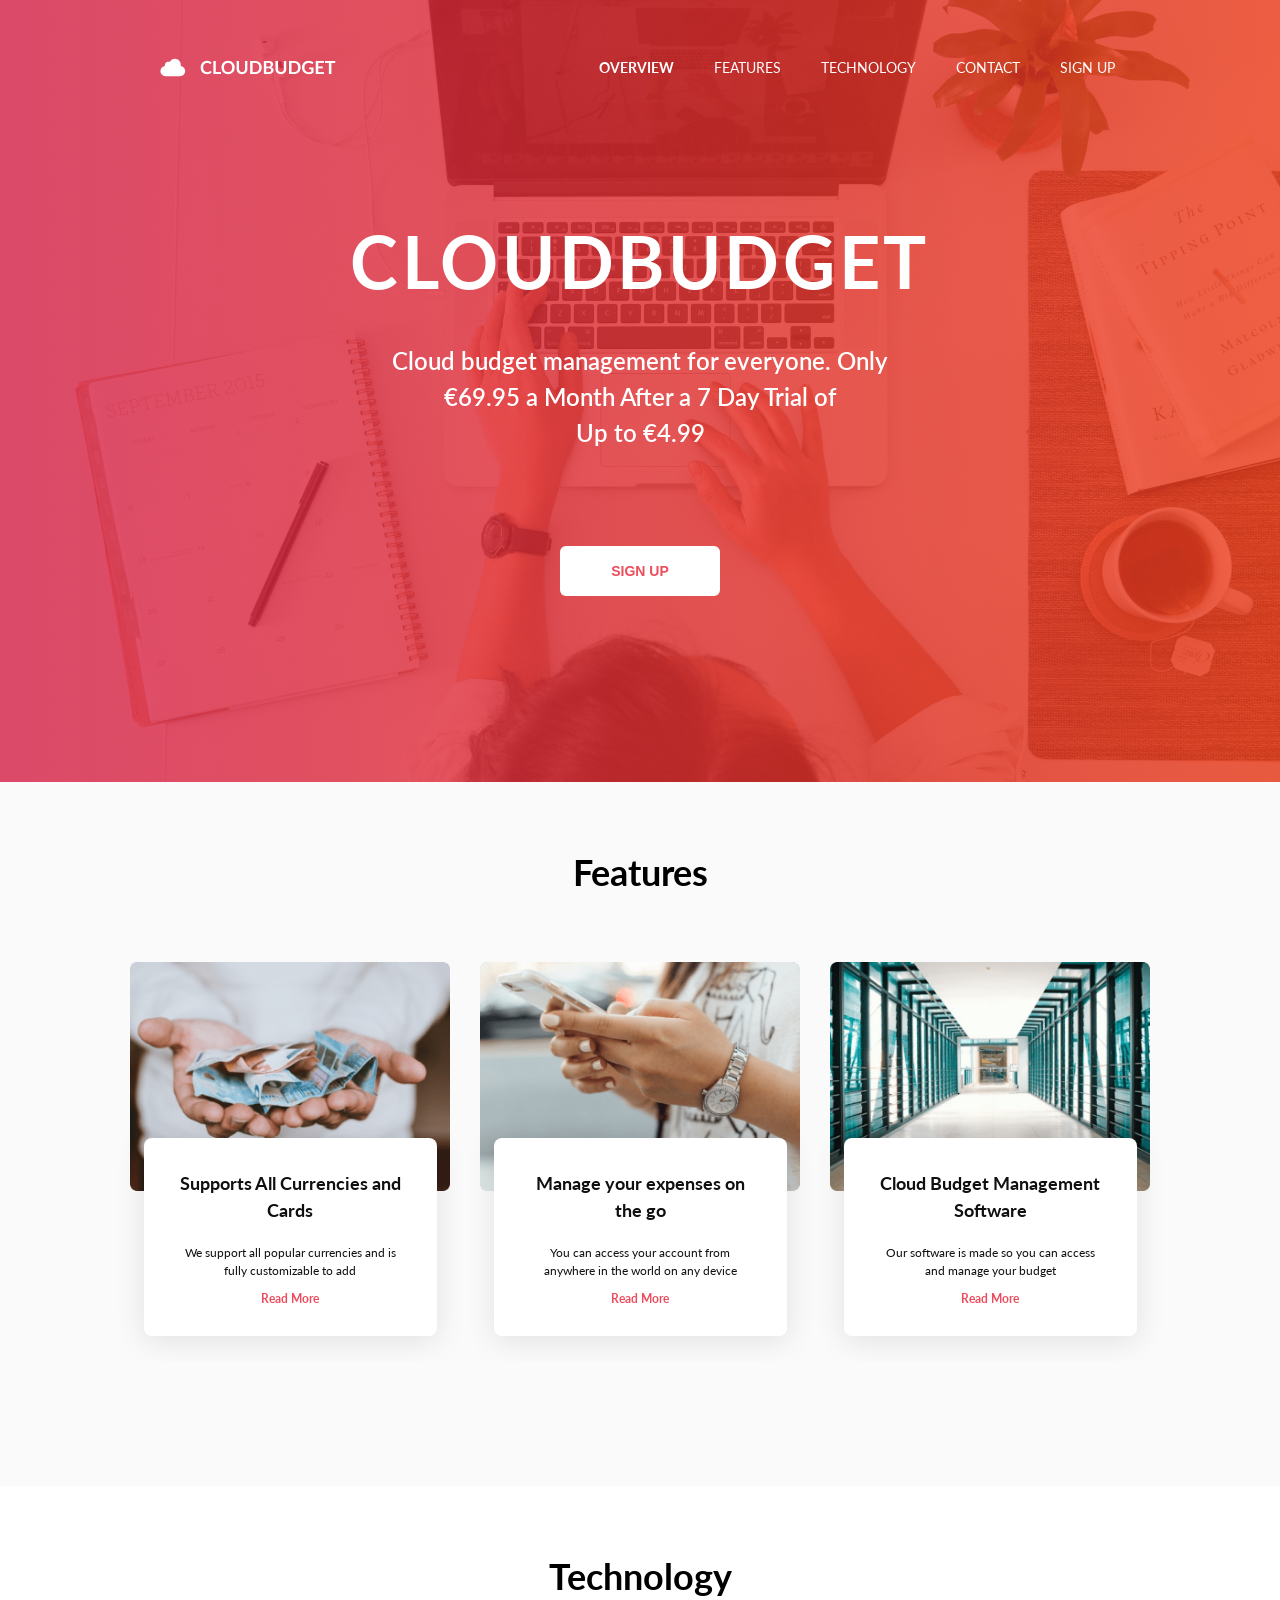
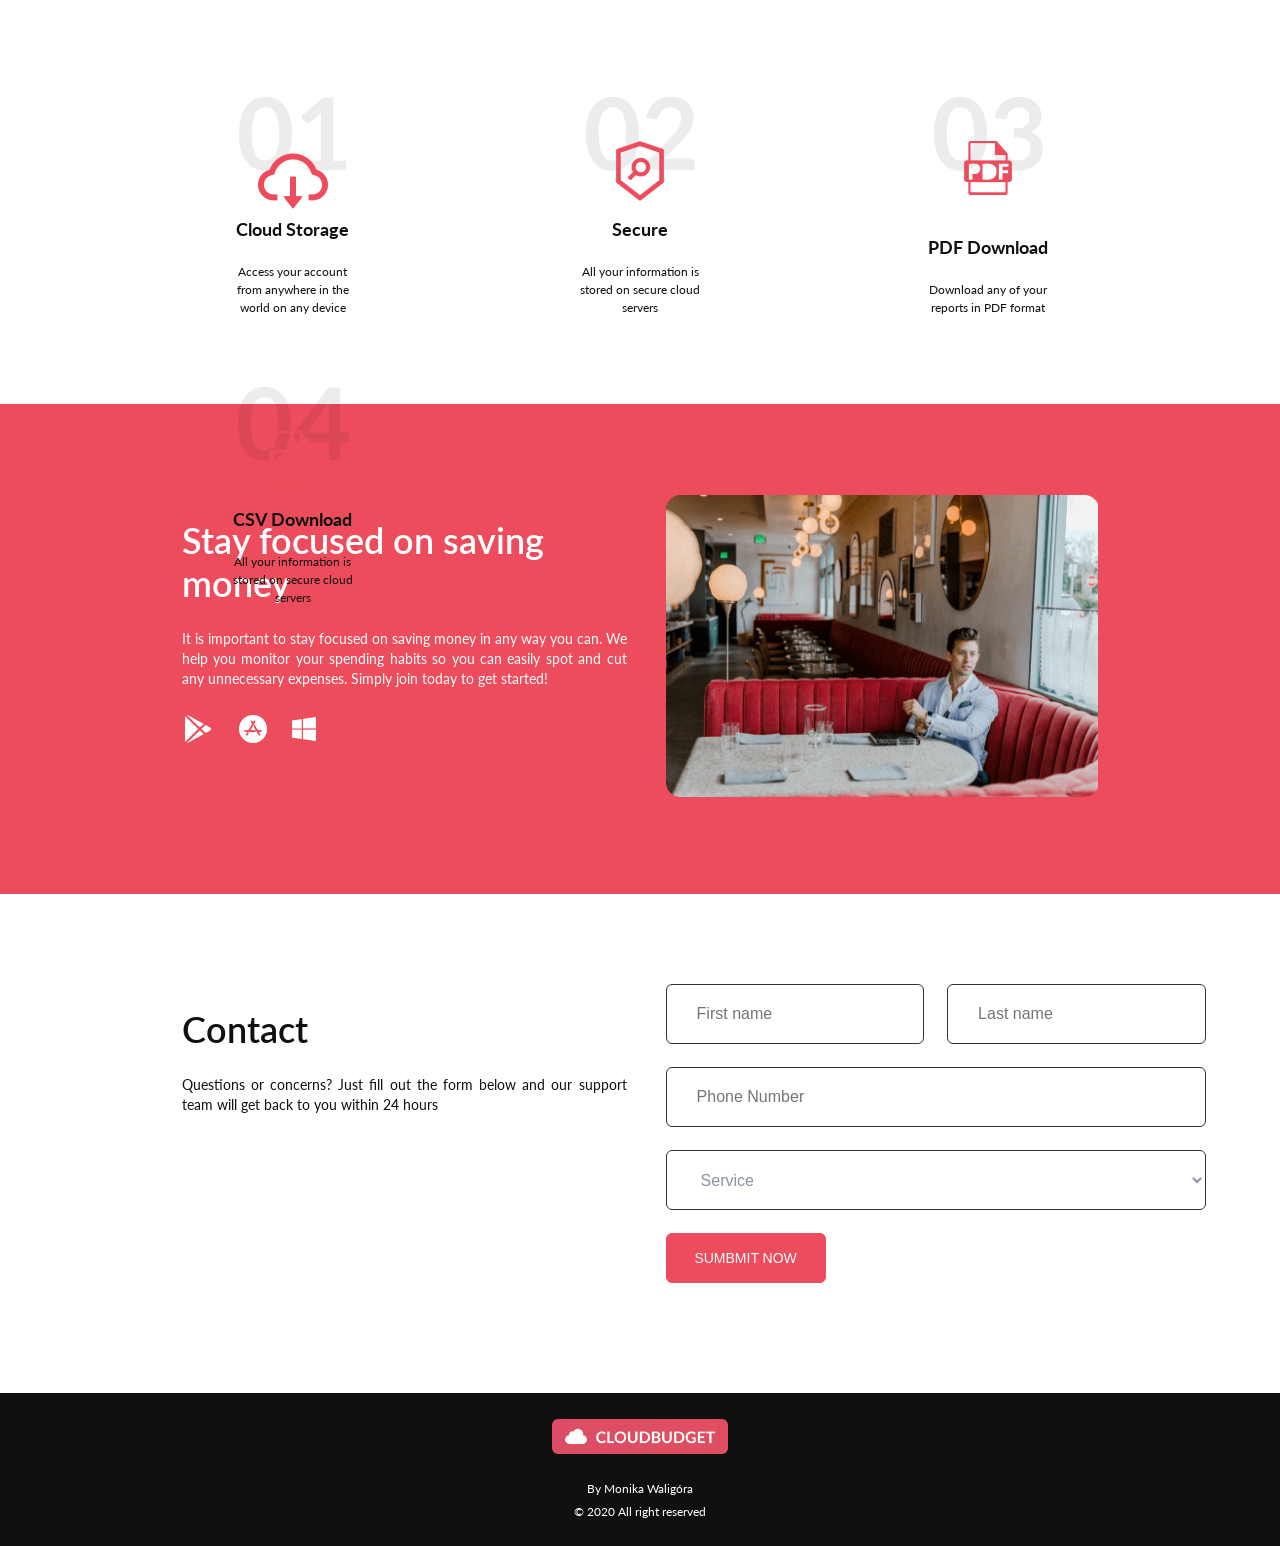
==== commit 313a4699: "add form validation and styles" ====
--- a/index.html
+++ b/index.html
@@ -61,7 +61,7 @@
                 </button>
               </li>
               <li>
-                <a href="#">Overview</a>
+                <a href="#" class="active">Overview</a>
               </li>
               <li>
                 <a href="#features">Features</a>
@@ -294,7 +294,7 @@
               
             </div>
            <div class="contact-section__form">
-              <form action="" method="post" id="form">
+              <form action="" id="form">
                   <div class="form__name">
                       <input
                       id="name"
@@ -324,12 +324,13 @@
                     required
                   />
                   <select id="service" name="service">
-                      <option value="volvo">Service</option>
-                      <option value="saab">Service</option>
-                      <option value="opel">Service</option>
-                      <option value="audi">Service</option>
+                    <option value="Select service" disabled>Select service</option>
+                      <option value="Service">Service</option>
+                      <option value="Service">Service</option>
+                      <option value="Service">Service</option>
+                      <option value="Service">Service</option>
                     </select>
-                  <button id="mail-submit" class="link-button">Sumbmit now</button>
+                  <button id="submitBtn">Sumbmit now</button>
                 </form>
              
            </div>
--- a/src/assets/css/main.css
+++ b/src/assets/css/main.css
@@ -7,7 +7,6 @@
 *,
 *:before,
 *:after {
-  -webkit-box-sizing: border-box;
   box-sizing: border-box;
   outline: 0;
 }
@@ -28,15 +27,20 @@
 a {
   text-decoration: none;
 }
-
 a:hover {
   cursor: pointer;
 }
 
 h2 {
-  padding: 63px 0;
+  padding: 5vw 0;
   color: black;
   text-align: center;
+}
+@media (min-width: 1200px) {
+  h2 {
+    padding: 63px 0;
+    font-size: 36px;
+  }
 }
 
 h3 {
@@ -51,155 +55,45 @@
   line-height: 150%;
 }
 
-.header__content {
-  height: 100%;
-  color: #ffffff;
-  display: -webkit-box;
-  display: -ms-flexbox;
-  display: flex;
-  -webkit-box-pack: center;
-  -ms-flex-pack: center;
-  justify-content: center;
-  -webkit-box-align: center;
-  -ms-flex-align: center;
-  align-items: center;
-  width: 100vw;
-  -webkit-box-orient: vertical;
-  -webkit-box-direction: normal;
-  -ms-flex-direction: column;
-  flex-direction: column;
-  padding: 5vh 0;
-}
-
-@media (min-width: 1200px) {
-  .header__content {
-    height: 100vh;
-    position: relative;
-    margin-top: 0;
-    padding: 0;
-  }
-}
-.header__content h1 {
-  font-weight: bold;
-  font-size: 5vmin;
-  line-height: 6vmin;
-  letter-spacing: 0.05em;
-  text-transform: uppercase;
-  text-align: center;
-}
-
-@media (min-width: 992px) {
-  .header__content h1 {
-    display: block;
-    left: 431px;
-    top: 257px;
-    margin-top: 2em;
-  }
-}
-@media (min-width: 1200px) {
-  .header__content h1 {
-    position: absolute;
-    width: 578px;
-    height: 86px;
-    left: 431px;
-    top: 257px;
-    font-size: 72px;
-    line-height: 86px;
-    display: -webkit-box;
-    display: -ms-flexbox;
-    display: flex;
-    -webkit-box-align: center;
-    -ms-flex-align: center;
-    align-items: center;
-    letter-spacing: 0.05em;
-    text-transform: uppercase;
-    color: #ffffff;
-    margin: 0;
-  }
-}
-.header__content p {
-  font-size: 20px;
-  line-height: 150%;
-  text-align: center;
-  font-weight: 600;
-  margin: 39px;
-}
-
-@media (min-width: 1200px) {
-  .header__content p {
-    width: 540px;
-    height: 124px;
-    left: 450px;
-    top: 382px;
-    font-size: 24px;
-    position: absolute;
-    margin: 0;
-  }
-}
-.header__content button {
-  text-align: center;
-  text-transform: uppercase;
-  width: 160px;
-  height: 50px;
-  background: #ffffff;
-  border-radius: 6px;
-  font-weight: 600;
-  font-size: 14px;
-  line-height: 17px;
-  color: #ed4c5c;
-  line-height: 150%;
-}
-
-@media (min-width: 1200px) {
-  .header__content button {
-    left: 640px;
-    top: 545px;
-    position: absolute;
-  }
-}
 #features {
   background: #fafafa;
 }
 
-.features,
-.technology {
+.features {
   color: #101010;
   padding-bottom: 10vh;
   margin: 0 auto;
-  -ms-flex-wrap: wrap;
-  flex-wrap: wrap;
-}
-
-@media (min-width: 1200px) {
-  .features,
-.technology {
+  max-width: 1600px;
+}
+@media (min-width: 768px) {
+  .features .responsive-slick {
+    display: flex;
+    flex-wrap: wrap;
+    justify-content: center;
+  }
+}
+@media (min-width: 1200px) {
+  .features {
     padding-bottom: 124px;
     width: 90vw;
-  }
-}
+    display: block;
+  }
+}
+
 .feature__item {
   position: relative;
   height: 400px;
-  display: -webkit-box;
-  display: -ms-flexbox;
-  display: flex;
-  -webkit-box-align: center;
-  -ms-flex-align: center;
-  align-items: center;
-  -webkit-box-pack: center;
-  -ms-flex-pack: center;
+  display: flex;
+  align-items: center;
   justify-content: center;
-  -webkit-box-align: start;
-  -ms-flex-align: start;
   align-items: flex-start;
   margin: 0 auto;
   padding: 0 2vw;
 }
-
 @media (min-width: 1200px) {
   .feature__item {
     width: 350px;
-    padding: 0;
+    padding: 0 15px;
   }
 }
 .feature__item .feature__item--image {
@@ -207,7 +101,6 @@
   height: 250px;
   margin: 0 auto;
 }
-
 .feature__item .feature__item--content {
   position: absolute;
   top: 44%;
@@ -217,11 +110,9 @@
   text-align: center;
   padding: 32px;
   background: #ffffff;
-  -webkit-box-shadow: 0px 5px 30px rgba(0, 0, 0, 0.1);
   box-shadow: 0px 5px 30px rgba(0, 0, 0, 0.1);
   border-radius: 8px;
 }
-
 .feature__item .feature__item--content a {
   color: #ed4c5c;
   font-weight: bold;
@@ -230,69 +121,52 @@
 
 .technology {
   color: #101010;
-  display: -webkit-box;
-  display: -ms-flexbox;
-  display: flex;
-  -webkit-box-align: center;
-  -ms-flex-align: center;
-  align-items: center;
-  -webkit-box-pack: justify;
-  -ms-flex-pack: justify;
+  padding-bottom: 10vh;
+  margin: 0 auto;
+  max-width: 1600px;
+  display: flex;
+  align-items: center;
   justify-content: space-between;
-}
-
+  flex-wrap: wrap;
+}
+@media (min-width: 1200px) {
+  .technology {
+    height: 338px;
+    padding-bottom: 124px;
+    padding-left: 165px;
+    padding-right: 165px;
+  }
+}
 .technology .technology__item {
   text-align: center;
   width: 50vw;
   padding: 3vw;
-  height: 290px;
+  height: 220px;
   position: relative;
-  -webkit-box-orient: vertical;
-  -webkit-box-direction: normal;
-  -ms-flex-direction: column;
   flex-direction: column;
-  display: -webkit-box;
-  display: -ms-flexbox;
-  display: flex;
-  -webkit-box-pack: start;
-  -ms-flex-pack: start;
+  display: flex;
   justify-content: flex-start;
-  -webkit-box-align: center;
-  -ms-flex-align: center;
-  align-items: center;
-}
-
+  align-items: center;
+}
 @media (min-width: 992px) {
   .technology .technology__item {
     width: 255px;
+    height: 290px;
     padding: 30px;
-    -webkit-box-pack: justify;
-    -ms-flex-pack: justify;
     justify-content: space-between;
   }
 }
 .technology .technology__item .technology__item--image {
-  display: -webkit-box;
-  display: -ms-flexbox;
-  display: flex;
-  -webkit-box-align: center;
-  -ms-flex-align: center;
-  align-items: center;
-  -webkit-box-pack: center;
-  -ms-flex-pack: center;
+  display: flex;
+  align-items: center;
   justify-content: center;
-  -webkit-box-orient: vertical;
-  -webkit-box-direction: normal;
-  -ms-flex-direction: column;
   flex-direction: column;
 }
-
 .technology .technology__item .technology__item--image :nth-child(2) {
   position: absolute;
   top: 20%;
   width: 12%;
 }
-
 @media (min-width: 992px) {
   .technology .technology__item .technology__item--image :nth-child(2) {
     top: 26%;
@@ -302,17 +176,16 @@
 .technology .technology__item .technology__item--image img {
   margin: 0 auto;
 }
-
 .technology .technology__item .technology__item--content {
   margin-top: 19px;
-  padding: 0 34px 4px;
-}
-
+  max-width: 191px;
+}
 @media (min-width: 992px) {
   .technology .technology__item .technology__item--content {
-    padding: 0;
-  }
-}
+    padding: 0 34px 4px;
+  }
+}
+
 #red {
   background: #ed4c5c;
   color: #ffffff;
@@ -321,22 +194,15 @@
 .red-section,
 .contact-section {
   padding: 5vw;
-}
-
+  max-width: 1600px;
+  margin: 0 auto;
+}
 @media (min-width: 992px) {
   .red-section,
 .contact-section {
-    display: -webkit-box;
-    display: -ms-flexbox;
     display: flex;
-    -webkit-box-align: center;
-    -ms-flex-align: center;
     align-items: center;
-    -webkit-box-pack: center;
-    -ms-flex-pack: center;
     justify-content: center;
-    -webkit-box-align: start;
-    -ms-flex-align: start;
     align-items: flex-start;
   }
 }
@@ -347,13 +213,13 @@
     max-height: 500px;
   }
 }
+
 .red-section__content,
 .red-section__slider,
 .contact-section__content,
 .contact-section__form {
   padding: 2vw;
 }
-
 @media (min-width: 992px) {
   .red-section__content,
 .red-section__slider,
@@ -370,7 +236,6 @@
   font-size: 36px;
   line-height: 43px;
 }
-
 @media (min-width: 1200px) {
   .red-section__content h1,
 .red-section__slider h1,
@@ -389,7 +254,6 @@
   text-align: justify;
   margin: 24px 0;
 }
-
 @media (min-width: 992px) {
   .red-section__content p,
 .red-section__slider p,
@@ -398,39 +262,34 @@
     width: 445px;
   }
 }
+
 .contact-section {
   color: #101010;
 }
-
 @media (min-width: 1200px) {
   .contact-section {
     padding-bottom: 78px;
   }
 }
+
 .footer-section {
   background: #101010;
-  display: -webkit-box;
-  display: -ms-flexbox;
-  display: flex;
-  -webkit-box-align: center;
-  -ms-flex-align: center;
-  align-items: center;
-  -webkit-box-pack: center;
-  -ms-flex-pack: center;
+  display: flex;
+  align-items: center;
   justify-content: center;
-  -webkit-box-orient: vertical;
-  -webkit-box-direction: normal;
-  -ms-flex-direction: column;
   flex-direction: column;
-  padding: 1vw;
-}
-
+  padding: 2vw;
+}
 .footer-section img {
   width: 30%;
   margin: 0 auto;
   border-radius: 6px;
 }
+.footer-section p {
+  margin-top: 2vw;
+}
+.footer-section span {
+  font-size: 12px;
+}
 
 /*# sourceMappingURL=main.css.map */
-
-/*# sourceMappingURL=main.css.map */
--- a/src/assets/css/form.css
+++ b/src/assets/css/form.css
@@ -32,9 +32,15 @@
 }
 
 h2 {
-  padding: 63px 0;
+  padding: 5vw 0;
   color: black;
   text-align: center;
+}
+@media (min-width: 1200px) {
+  h2 {
+    padding: 63px 0;
+    font-size: 36px;
+  }
 }
 
 h3 {
@@ -49,112 +55,28 @@
   line-height: 150%;
 }
 
-.header__content {
-  height: 100%;
-  color: #ffffff;
-  display: flex;
-  justify-content: center;
-  align-items: center;
-  width: 100vw;
-  flex-direction: column;
-  padding: 5vh 0;
-}
-@media (min-width: 1200px) {
-  .header__content {
-    height: 100vh;
-    position: relative;
-    margin-top: 0;
-    padding: 0;
-  }
-}
-.header__content h1 {
-  font-weight: bold;
-  font-size: 5vmin;
-  line-height: 6vmin;
-  letter-spacing: 0.05em;
-  text-transform: uppercase;
-  text-align: center;
-}
-@media (min-width: 992px) {
-  .header__content h1 {
-    display: block;
-    left: 431px;
-    top: 257px;
-    margin-top: 2em;
-  }
-}
-@media (min-width: 1200px) {
-  .header__content h1 {
-    position: absolute;
-    width: 578px;
-    height: 86px;
-    left: 431px;
-    top: 257px;
-    font-size: 72px;
-    line-height: 86px;
-    display: flex;
-    align-items: center;
-    letter-spacing: 0.05em;
-    text-transform: uppercase;
-    color: #ffffff;
-    margin: 0;
-  }
-}
-.header__content p {
-  font-size: 20px;
-  line-height: 150%;
-  text-align: center;
-  font-weight: 600;
-  margin: 39px;
-}
-@media (min-width: 1200px) {
-  .header__content p {
-    width: 540px;
-    height: 124px;
-    left: 450px;
-    top: 382px;
-    font-size: 24px;
-    position: absolute;
-    margin: 0;
-  }
-}
-.header__content button {
-  text-align: center;
-  text-transform: uppercase;
-  width: 160px;
-  height: 50px;
-  background: #ffffff;
-  border-radius: 6px;
-  font-weight: 600;
-  font-size: 14px;
-  line-height: 17px;
-  color: #ed4c5c;
-  line-height: 150%;
-}
-@media (min-width: 1200px) {
-  .header__content button {
-    left: 640px;
-    top: 545px;
-    position: absolute;
-  }
-}
-
 #features {
   background: #fafafa;
 }
 
-.features,
-.technology {
+.features {
   color: #101010;
   padding-bottom: 10vh;
   margin: 0 auto;
-  flex-wrap: wrap;
-}
-@media (min-width: 1200px) {
-  .features,
-.technology {
+  max-width: 1600px;
+}
+@media (min-width: 768px) {
+  .features .responsive-slick {
+    display: flex;
+    flex-wrap: wrap;
+    justify-content: center;
+  }
+}
+@media (min-width: 1200px) {
+  .features {
     padding-bottom: 124px;
     width: 90vw;
+    display: block;
   }
 }
 
@@ -171,7 +93,7 @@
 @media (min-width: 1200px) {
   .feature__item {
     width: 350px;
-    padding: 0;
+    padding: 0 15px;
   }
 }
 .feature__item .feature__item--image {
@@ -199,15 +121,27 @@
 
 .technology {
   color: #101010;
+  padding-bottom: 10vh;
+  margin: 0 auto;
+  max-width: 1600px;
   display: flex;
   align-items: center;
   justify-content: space-between;
+  flex-wrap: wrap;
+}
+@media (min-width: 1200px) {
+  .technology {
+    height: 338px;
+    padding-bottom: 124px;
+    padding-left: 165px;
+    padding-right: 165px;
+  }
 }
 .technology .technology__item {
   text-align: center;
   width: 50vw;
   padding: 3vw;
-  height: 290px;
+  height: 220px;
   position: relative;
   flex-direction: column;
   display: flex;
@@ -217,6 +151,7 @@
 @media (min-width: 992px) {
   .technology .technology__item {
     width: 255px;
+    height: 290px;
     padding: 30px;
     justify-content: space-between;
   }
@@ -243,11 +178,11 @@
 }
 .technology .technology__item .technology__item--content {
   margin-top: 19px;
-  padding: 0 34px 4px;
+  max-width: 191px;
 }
 @media (min-width: 992px) {
   .technology .technology__item .technology__item--content {
-    padding: 0;
+    padding: 0 34px 4px;
   }
 }
 
@@ -259,6 +194,8 @@
 .red-section,
 .contact-section {
   padding: 5vw;
+  max-width: 1600px;
+  margin: 0 auto;
 }
 @media (min-width: 992px) {
   .red-section,
@@ -341,12 +278,18 @@
   align-items: center;
   justify-content: center;
   flex-direction: column;
-  padding: 1vw;
+  padding: 2vw;
 }
 .footer-section img {
   width: 30%;
   margin: 0 auto;
   border-radius: 6px;
+}
+.footer-section p {
+  margin-top: 2vw;
+}
+.footer-section span {
+  font-size: 12px;
 }
 
 @media (min-width: 1200px) {
@@ -370,7 +313,7 @@
 }
 form input,
 form select {
-  padding: 10px 15px;
+  padding: 10px;
   border: 1px solid #333333;
   border-radius: 6px;
   width: 100%;
@@ -379,12 +322,12 @@
   font-size: 16px;
   line-height: 19px;
   color: rgba(19, 39, 67, 0.5);
-  margin: 10px 0;
+  margin-bottom: 10px;
 }
 @media (min-width: 992px) {
   form input,
 form select {
-    margin: 23px 0;
+    margin-bottom: 23px;
     padding: 20px 30px;
   }
   form input:first-of-type,
@@ -402,6 +345,7 @@
   color: #ffffff;
   font-size: 14px;
   margin: 2vw auto;
+  background: 0.2s ease;
   display: flex;
   align-items: center;
   justify-content: center;
@@ -411,5 +355,11 @@
     margin: 0;
   }
 }
+form button:hover {
+  background: #ffffff;
+  border: solid 2px #ed4c5c;
+  color: #ed4c5c;
+  font-weight: 700;
+}
 
 /*# sourceMappingURL=form.css.map */
--- a/src/assets/css/header.css
+++ b/src/assets/css/header.css
@@ -35,9 +35,15 @@
 }
 
 h2 {
-  padding: 63px 0;
+  padding: 5vw 0;
   color: black;
   text-align: center;
+}
+@media (min-width: 1200px) {
+  h2 {
+    padding: 63px 0;
+    font-size: 36px;
+  }
 }
 
 h3 {
@@ -52,6 +58,501 @@
   line-height: 150%;
 }
 
+#features {
+  background: #fafafa;
+}
+
+.features {
+  color: #101010;
+  padding-bottom: 10vh;
+  margin: 0 auto;
+  max-width: 1600px;
+}
+@media (min-width: 768px) {
+  .features .responsive-slick {
+    display: flex;
+    flex-wrap: wrap;
+    justify-content: center;
+  }
+}
+@media (min-width: 1200px) {
+  .features {
+    padding-bottom: 124px;
+    width: 90vw;
+    display: block;
+  }
+}
+
+.feature__item {
+  position: relative;
+  height: 400px;
+  display: flex;
+  align-items: center;
+  justify-content: center;
+  align-items: flex-start;
+  margin: 0 auto;
+  padding: 0 2vw;
+}
+@media (min-width: 1200px) {
+  .feature__item {
+    width: 350px;
+    padding: 0 15px;
+  }
+}
+.feature__item .feature__item--image {
+  display: block;
+  height: 250px;
+  margin: 0 auto;
+}
+.feature__item .feature__item--content {
+  position: absolute;
+  top: 44%;
+  width: 293px;
+  height: 198px;
+  margin: auto;
+  text-align: center;
+  padding: 32px;
+  background: #ffffff;
+  box-shadow: 0px 5px 30px rgba(0, 0, 0, 0.1);
+  border-radius: 8px;
+}
+.feature__item .feature__item--content a {
+  color: #ed4c5c;
+  font-weight: bold;
+  font-size: 12px;
+}
+
+.technology {
+  color: #101010;
+  padding-bottom: 10vh;
+  margin: 0 auto;
+  max-width: 1600px;
+  display: flex;
+  align-items: center;
+  justify-content: space-between;
+  flex-wrap: wrap;
+}
+@media (min-width: 1200px) {
+  .technology {
+    height: 338px;
+    padding-bottom: 124px;
+    padding-left: 165px;
+    padding-right: 165px;
+  }
+}
+.technology .technology__item {
+  text-align: center;
+  width: 50vw;
+  padding: 3vw;
+  height: 220px;
+  position: relative;
+  flex-direction: column;
+  display: flex;
+  justify-content: flex-start;
+  align-items: center;
+}
+@media (min-width: 992px) {
+  .technology .technology__item {
+    width: 255px;
+    height: 290px;
+    padding: 30px;
+    justify-content: space-between;
+  }
+}
+.technology .technology__item .technology__item--image {
+  display: flex;
+  align-items: center;
+  justify-content: center;
+  flex-direction: column;
+}
+.technology .technology__item .technology__item--image :nth-child(2) {
+  position: absolute;
+  top: 20%;
+  width: 12%;
+}
+@media (min-width: 992px) {
+  .technology .technology__item .technology__item--image :nth-child(2) {
+    top: 26%;
+    width: unset;
+  }
+}
+.technology .technology__item .technology__item--image img {
+  margin: 0 auto;
+}
+.technology .technology__item .technology__item--content {
+  margin-top: 19px;
+  max-width: 191px;
+}
+@media (min-width: 992px) {
+  .technology .technology__item .technology__item--content {
+    padding: 0 34px 4px;
+  }
+}
+
+#red {
+  background: #ed4c5c;
+  color: #ffffff;
+}
+
+.red-section,
+.contact-section {
+  padding: 5vw;
+  max-width: 1600px;
+  margin: 0 auto;
+}
+@media (min-width: 992px) {
+  .red-section,
+.contact-section {
+    display: flex;
+    align-items: center;
+    justify-content: center;
+    align-items: flex-start;
+  }
+}
+@media (min-width: 1200px) {
+  .red-section,
+.contact-section {
+    padding: 65px 156px;
+    max-height: 500px;
+  }
+}
+
+.red-section__content,
+.red-section__slider,
+.contact-section__content,
+.contact-section__form {
+  padding: 2vw;
+}
+@media (min-width: 992px) {
+  .red-section__content,
+.red-section__slider,
+.contact-section__content,
+.contact-section__form {
+    width: 50%;
+  }
+}
+.red-section__content h1,
+.red-section__slider h1,
+.contact-section__content h1,
+.contact-section__form h1 {
+  font-weight: 600;
+  font-size: 36px;
+  line-height: 43px;
+}
+@media (min-width: 1200px) {
+  .red-section__content h1,
+.red-section__slider h1,
+.contact-section__content h1,
+.contact-section__form h1 {
+    margin-top: 24px;
+    width: 445px;
+  }
+}
+.red-section__content p,
+.red-section__slider p,
+.contact-section__content p,
+.contact-section__form p {
+  font-size: 14px;
+  line-height: 20px;
+  text-align: justify;
+  margin: 24px 0;
+}
+@media (min-width: 992px) {
+  .red-section__content p,
+.red-section__slider p,
+.contact-section__content p,
+.contact-section__form p {
+    width: 445px;
+  }
+}
+
+.contact-section {
+  color: #101010;
+}
+@media (min-width: 1200px) {
+  .contact-section {
+    padding-bottom: 78px;
+  }
+}
+
+.footer-section {
+  background: #101010;
+  display: flex;
+  align-items: center;
+  justify-content: center;
+  flex-direction: column;
+  padding: 2vw;
+}
+.footer-section img {
+  width: 30%;
+  margin: 0 auto;
+  border-radius: 6px;
+}
+.footer-section p {
+  margin-top: 2vw;
+}
+.footer-section span {
+  font-size: 12px;
+}
+
+:root {
+  --linearBackground: linear-gradient(
+    90deg,
+    rgba(213, 32, 71, 0.8) 0%,
+    rgba(238, 61, 27, 0.8) 100%
+  );
+  --elementShadow: 0px 10px 26px -9px rgba(0, 0, 0, 0.75);
+}
+
+* {
+  margin: 0;
+  padding: 0;
+  box-sizing: border-box;
+  outline: none;
+}
+
+html {
+  font-size: 62.5%;
+}
+
+button {
+  background: transparent;
+  border: none;
+  cursor: pointer;
+}
+
+ul {
+  list-style: none;
+}
+
+img {
+  display: block;
+  max-width: 100%;
+  height: auto;
+}
+
+a,
+button {
+  color: inherit;
+}
+
+.no-transition {
+  transition: none !important;
+}
+
+body {
+  font: 1.6rem/1.5 "Lato", sans-serif;
+  color: #ffffff;
+  min-height: 100vh;
+}
+
+.active {
+  font-weight: 700;
+}
+
+/* HEADER
+  –––––––––––––––––––––––––––––––––––––––––––––––––– */
+header {
+  position: relative;
+  width: 100vw;
+  height: 60vh;
+  color: #ffffff;
+  z-index: 10000;
+  background-image: url(../img/Rectangle3-min.png);
+  background-size: cover, cover;
+  background-position: top right, top right;
+  background-repeat: no-repeat, no-repeat;
+}
+@media (min-width: 1200px) {
+  header {
+    height: 782px;
+  }
+}
+header::after {
+  content: "";
+  background: linear-gradient(90deg, rgba(213, 32, 71, 0.8) 0%, rgba(238, 61, 27, 0.8) 100%);
+  top: 0;
+  left: 0;
+  bottom: 0;
+  right: 0;
+  position: absolute;
+  z-index: -1;
+}
+
+.page-header {
+  padding: 1rem;
+  background: transparent;
+  position: absolute;
+  width: 100vw;
+  display: flex;
+  align-items: center;
+  justify-content: space-between;
+  /* TOP MENU
+  –––––––––––––––––––––––––––––––––––––––––––––––––– */
+}
+@media (min-width: 992px) {
+  .page-header {
+    padding: 0 116px;
+    height: 100px;
+    top: 17px;
+  }
+}
+@media (min-width: 1200px) {
+  .page-header {
+    padding: 0 160px;
+  }
+}
+.page-header nav {
+  display: flex;
+  align-items: center;
+  justify-content: space-between;
+  font-size: 14px;
+  position: relative;
+  width: 100%;
+  text-transform: uppercase;
+}
+.page-header .horizontal-logo,
+.page-header .page-header {
+  margin: 0 1em;
+}
+.page-header .icon-logo {
+  display: flex;
+  justify-content: space-between;
+  align-items: center;
+}
+.page-header .menu {
+  display: none;
+  margin-left: auto;
+  font-size: 14px;
+  font-weight: bold;
+  line-height: 17px;
+}
+.page-header .menu li {
+  padding: 0 1em;
+}
+.page-header .top-menu-wrapper {
+  color: #000000;
+}
+.page-header .top-menu-wrapper::before {
+  content: "";
+  position: fixed;
+  top: 0;
+  left: 0;
+  right: 0;
+  bottom: 0;
+  z-index: -1;
+  transition: background 0.5s;
+}
+.page-header .panel,
+.page-header .top-menu {
+  position: fixed;
+  top: 0;
+  left: 0;
+  bottom: 0;
+  z-index: 2;
+  transform: translate3d(-100%, 0, 0);
+  transition: transform 0.4s cubic-bezier(0.23, 1, 0.32, 1);
+  z-index: 146;
+}
+.page-header .panel1 {
+  width: 100%;
+  background: #ca1f44;
+  transition-delay: 0.3s;
+  z-index: 100;
+}
+.page-header .panel2 {
+  width: calc(100% - 3rem);
+  background: #c21d41;
+  transition-delay: 0.1s;
+  z-index: 100;
+}
+.page-header .top-menu {
+  display: flex;
+  flex-direction: column;
+  width: calc(100% - 6rem);
+  overflow-y: auto;
+  padding: 2rem;
+  color: #ffffff;
+}
+.page-header .top-menu a {
+  font-size: 14px;
+  transition: color 0.3s ease;
+}
+.page-header .top-menu a:hover {
+  color: #101010;
+  font-weight: bolder;
+}
+.page-header .top-menu-wrapper.show-offcanvas::before {
+  background: var(--overlay);
+  z-index: 1;
+}
+.page-header .top-menu-wrapper.show-offcanvas .panel,
+.page-header .top-menu-wrapper.show-offcanvas .top-menu {
+  transform: translate3d(0, 0, 0);
+  transition-duration: 0.7s;
+}
+.page-header .top-menu-wrapper.show-offcanvas .panel1 {
+  transition-delay: 0s;
+}
+.page-header .top-menu-wrapper.show-offcanvas .panel2 {
+  transition-delay: 0.2s;
+  box-shadow: var(--elementShadow);
+}
+.page-header .top-menu-wrapper.show-offcanvas .top-menu {
+  transition-delay: 0.4s;
+  box-shadow: rgba(0, 0, 0, 0.25) 0 0 4rem 0.5rem;
+}
+.page-header .top-menu li + li {
+  margin-top: 1.5rem;
+}
+.page-header .top-menu > li:last-child {
+  margin-top: auto;
+}
+.page-header .top-menu > li:last-child ul a {
+  display: inline-block;
+  font-size: 1.3rem;
+  text-transform: uppercase;
+  transition: color 0.5s ease-out;
+}
+.page-header .top-menu > li:last-child ul a:hover {
+  color: #101010;
+  font-weight: 700;
+}
+.page-header .sub-menu {
+  padding: 1.5rem 2rem 0;
+}
+.page-header .top-menu .mob-block {
+  display: flex;
+  align-items: center;
+  justify-content: space-between;
+  margin-bottom: 2rem;
+}
+.page-header .top-menu .mob-block img {
+  max-width: 150px;
+}
+.page-header .top-menu .mob-block i {
+  color: #ffffff;
+  font-size: 2em;
+}
+.page-header .socials {
+  display: flex;
+  margin-top: 3rem;
+  margin-bottom: 1rem;
+}
+.page-header .socials li + li {
+  margin-top: 0;
+}
+.page-header .socials li + li:hover {
+  cursor: pointer;
+}
+.page-header .socials .fa-stack {
+  font-size: 1.7rem;
+  color: #dd4d64;
+}
+.page-header .socials .fa-stack .fab {
+  font-size: 1.2rem;
+}
+
 .header__content {
   height: 100%;
   color: #ffffff;
@@ -64,43 +565,39 @@
 }
 @media (min-width: 1200px) {
   .header__content {
-    height: 100vh;
-    position: relative;
+    height: 782px;
     margin-top: 0;
     padding: 0;
   }
 }
 .header__content h1 {
   font-weight: bold;
-  font-size: 5vmin;
   line-height: 6vmin;
   letter-spacing: 0.05em;
   text-transform: uppercase;
   text-align: center;
-}
-@media (min-width: 992px) {
+  display: none;
+}
+@media (min-width: 768px) {
   .header__content h1 {
     display: block;
-    left: 431px;
-    top: 257px;
+    font-size: 50px;
     margin-top: 2em;
   }
 }
 @media (min-width: 1200px) {
   .header__content h1 {
-    position: absolute;
     width: 578px;
     height: 86px;
-    left: 431px;
-    top: 257px;
     font-size: 72px;
     line-height: 86px;
-    display: flex;
-    align-items: center;
     letter-spacing: 0.05em;
     text-transform: uppercase;
     color: #ffffff;
-    margin: 0;
+    margin-top: 140px;
+    display: flex;
+    align-items: center;
+    justify-content: center;
   }
 }
 .header__content p {
@@ -108,18 +605,18 @@
   line-height: 150%;
   text-align: center;
   font-weight: 600;
-  margin: 39px;
+  margin: 29px;
 }
 @media (min-width: 1200px) {
   .header__content p {
     width: 540px;
-    height: 124px;
-    left: 450px;
     top: 382px;
     font-size: 24px;
-    position: absolute;
-    margin: 0;
-  }
+    margin: 39px 0;
+  }
+}
+.header__content a {
+  margin-bottom: 4vw;
 }
 .header__content button {
   text-align: center;
@@ -132,479 +629,17 @@
   font-size: 14px;
   line-height: 17px;
   color: #ed4c5c;
-  line-height: 150%;
+}
+.header__content button:hover {
+  background: transparent;
+  border: solid 2px #ffffff;
+  color: #ffffff;
+  font-weight: 700;
 }
 @media (min-width: 1200px) {
   .header__content button {
-    left: 640px;
-    top: 545px;
-    position: absolute;
-  }
-}
-
-#features {
-  background: #fafafa;
-}
-
-.features,
-.technology {
-  color: #101010;
-  padding-bottom: 10vh;
-  margin: 0 auto;
-  flex-wrap: wrap;
-}
-@media (min-width: 1200px) {
-  .features,
-.technology {
-    padding-bottom: 124px;
-    width: 90vw;
-  }
-}
-
-.feature__item {
-  position: relative;
-  height: 400px;
-  display: flex;
-  align-items: center;
-  justify-content: center;
-  align-items: flex-start;
-  margin: 0 auto;
-  padding: 0 2vw;
-}
-@media (min-width: 1200px) {
-  .feature__item {
-    width: 350px;
-    padding: 0;
-  }
-}
-.feature__item .feature__item--image {
-  display: block;
-  height: 250px;
-  margin: 0 auto;
-}
-.feature__item .feature__item--content {
-  position: absolute;
-  top: 44%;
-  width: 293px;
-  height: 198px;
-  margin: auto;
-  text-align: center;
-  padding: 32px;
-  background: #ffffff;
-  box-shadow: 0px 5px 30px rgba(0, 0, 0, 0.1);
-  border-radius: 8px;
-}
-.feature__item .feature__item--content a {
-  color: #ed4c5c;
-  font-weight: bold;
-  font-size: 12px;
-}
-
-.technology {
-  color: #101010;
-  display: flex;
-  align-items: center;
-  justify-content: space-between;
-}
-.technology .technology__item {
-  text-align: center;
-  width: 50vw;
-  padding: 3vw;
-  height: 290px;
-  position: relative;
-  flex-direction: column;
-  display: flex;
-  justify-content: flex-start;
-  align-items: center;
-}
-@media (min-width: 992px) {
-  .technology .technology__item {
-    width: 255px;
-    padding: 30px;
-    justify-content: space-between;
-  }
-}
-.technology .technology__item .technology__item--image {
-  display: flex;
-  align-items: center;
-  justify-content: center;
-  flex-direction: column;
-}
-.technology .technology__item .technology__item--image :nth-child(2) {
-  position: absolute;
-  top: 20%;
-  width: 12%;
-}
-@media (min-width: 992px) {
-  .technology .technology__item .technology__item--image :nth-child(2) {
-    top: 26%;
-    width: unset;
-  }
-}
-.technology .technology__item .technology__item--image img {
-  margin: 0 auto;
-}
-.technology .technology__item .technology__item--content {
-  margin-top: 19px;
-  padding: 0 34px 4px;
-}
-@media (min-width: 992px) {
-  .technology .technology__item .technology__item--content {
-    padding: 0;
-  }
-}
-
-#red {
-  background: #ed4c5c;
-  color: #ffffff;
-}
-
-.red-section,
-.contact-section {
-  padding: 5vw;
-}
-@media (min-width: 992px) {
-  .red-section,
-.contact-section {
-    display: flex;
-    align-items: center;
-    justify-content: center;
-    align-items: flex-start;
-  }
-}
-@media (min-width: 1200px) {
-  .red-section,
-.contact-section {
-    padding: 65px 156px;
-    max-height: 500px;
-  }
-}
-
-.red-section__content,
-.red-section__slider,
-.contact-section__content,
-.contact-section__form {
-  padding: 2vw;
-}
-@media (min-width: 992px) {
-  .red-section__content,
-.red-section__slider,
-.contact-section__content,
-.contact-section__form {
-    width: 50%;
-  }
-}
-.red-section__content h1,
-.red-section__slider h1,
-.contact-section__content h1,
-.contact-section__form h1 {
-  font-weight: 600;
-  font-size: 36px;
-  line-height: 43px;
-}
-@media (min-width: 1200px) {
-  .red-section__content h1,
-.red-section__slider h1,
-.contact-section__content h1,
-.contact-section__form h1 {
-    margin-top: 24px;
-    width: 445px;
-  }
-}
-.red-section__content p,
-.red-section__slider p,
-.contact-section__content p,
-.contact-section__form p {
-  font-size: 14px;
-  line-height: 20px;
-  text-align: justify;
-  margin: 24px 0;
-}
-@media (min-width: 992px) {
-  .red-section__content p,
-.red-section__slider p,
-.contact-section__content p,
-.contact-section__form p {
-    width: 445px;
-  }
-}
-
-.contact-section {
-  color: #101010;
-}
-@media (min-width: 1200px) {
-  .contact-section {
-    padding-bottom: 78px;
-  }
-}
-
-.footer-section {
-  background: #101010;
-  display: flex;
-  align-items: center;
-  justify-content: center;
-  flex-direction: column;
-  padding: 1vw;
-}
-.footer-section img {
-  width: 30%;
-  margin: 0 auto;
-  border-radius: 6px;
-}
-
-:root {
-  --linearBackground: linear-gradient(
-    90deg,
-    rgba(213, 32, 71, 0.8) 0%,
-    rgba(238, 61, 27, 0.8) 100%
-  );
-  --elementShadow: 0px 10px 26px -9px rgba(0, 0, 0, 0.75);
-}
-
-* {
-  margin: 0;
-  padding: 0;
-  box-sizing: border-box;
-  outline: none;
-}
-
-html {
-  font-size: 62.5%;
-}
-
-button {
-  background: transparent;
-  border: none;
-  cursor: pointer;
-}
-
-ul {
-  list-style: none;
-}
-
-img {
-  display: block;
-  max-width: 100%;
-  height: auto;
-}
-
-a,
-button {
-  color: inherit;
-}
-
-.no-transition {
-  transition: none !important;
-}
-
-body {
-  font: 1.6rem/1.5 "Lato", sans-serif;
-  color: #ffffff;
-  min-height: 100vh;
-}
-
-.active {
-  font-weight: bolder;
-}
-
-/* HEADER
-  –––––––––––––––––––––––––––––––––––––––––––––––––– */
-header {
-  position: relative;
-  width: 100vw;
-  height: 50vh;
-  color: #ffffff;
-  z-index: 10000;
-  background-image: url(../img/Rectangle3-min.png);
-  background-size: cover, cover;
-  background-position: top right, top right;
-  background-repeat: no-repeat, no-repeat;
-}
-@media (min-width: 1200px) {
-  header {
-    height: 100vh;
-  }
-}
-header::after {
-  content: "";
-  background: linear-gradient(90deg, rgba(213, 32, 71, 0.8) 0%, rgba(238, 61, 27, 0.8) 100%);
-  top: 0;
-  left: 0;
-  bottom: 0;
-  right: 0;
-  position: absolute;
-  z-index: -1;
-}
-
-.page-header {
-  padding: 1rem;
-  background: transparent;
-  position: absolute;
-  width: 100vw;
-  display: flex;
-  align-items: center;
-  justify-content: space-between;
-  /* TOP MENU
-  –––––––––––––––––––––––––––––––––––––––––––––––––– */
-}
-@media (min-width: 992px) {
-  .page-header {
-    padding: 0 116px;
-    height: 100px;
-    top: 17px;
-  }
-}
-@media (min-width: 1200px) {
-  .page-header {
-    padding: 0 160px;
-  }
-}
-.page-header nav {
-  display: flex;
-  align-items: center;
-  justify-content: space-between;
-  font-size: 14px;
-  position: relative;
-  width: 100%;
-  text-transform: uppercase;
-}
-.page-header .horizontal-logo,
-.page-header .page-header {
-  margin: 0 1em;
-}
-.page-header .icon-logo {
-  display: flex;
-  justify-content: space-between;
-  align-items: center;
-}
-.page-header .menu {
-  display: none;
-  margin-left: auto;
-  font-size: 14px;
-  font-weight: bold;
-  line-height: 17px;
-}
-.page-header .menu li {
-  padding: 0 1em;
-}
-.page-header .top-menu-wrapper {
-  color: #000000;
-}
-.page-header .top-menu-wrapper::before {
-  content: "";
-  position: fixed;
-  top: 0;
-  left: 0;
-  right: 0;
-  bottom: 0;
-  z-index: -1;
-  transition: background 0.5s;
-}
-.page-header .panel,
-.page-header .top-menu {
-  position: fixed;
-  top: 0;
-  left: 0;
-  bottom: 0;
-  z-index: 2;
-  transform: translate3d(-100%, 0, 0);
-  transition: transform 0.4s cubic-bezier(0.23, 1, 0.32, 1);
-  z-index: 146;
-}
-.page-header .panel1 {
-  width: 100%;
-  background: #dd4d64;
-  transition-delay: 0.3s;
-  z-index: 100;
-}
-.page-header .panel2 {
-  width: calc(100% - 3rem);
-  background: #d52047;
-  transition-delay: 0.1s;
-  z-index: 100;
-}
-.page-header .top-menu {
-  display: flex;
-  flex-direction: column;
-  width: calc(100% - 6rem);
-  overflow-y: auto;
-  padding: 2rem;
-  color: #ffffff;
-}
-.page-header .top-menu a {
-  font-size: 14px;
-}
-.page-header .top-menu a:hover {
-  color: #101010;
-}
-.page-header .top-menu-wrapper.show-offcanvas::before {
-  background: var(--overlay);
-  z-index: 1;
-}
-.page-header .top-menu-wrapper.show-offcanvas .panel,
-.page-header .top-menu-wrapper.show-offcanvas .top-menu {
-  transform: translate3d(0, 0, 0);
-  transition-duration: 0.7s;
-}
-.page-header .top-menu-wrapper.show-offcanvas .panel1 {
-  transition-delay: 0s;
-}
-.page-header .top-menu-wrapper.show-offcanvas .panel2 {
-  transition-delay: 0.2s;
-  box-shadow: var(--elementShadow);
-}
-.page-header .top-menu-wrapper.show-offcanvas .top-menu {
-  transition-delay: 0.4s;
-  box-shadow: rgba(0, 0, 0, 0.25) 0 0 4rem 0.5rem;
-}
-.page-header .top-menu li + li {
-  margin-top: 1.5rem;
-}
-.page-header .top-menu > li:last-child {
-  margin-top: auto;
-}
-.page-header .top-menu > li:last-child ul a {
-  display: inline-block;
-  font-size: 1.3rem;
-  text-transform: uppercase;
-  transition: color 0.35s ease-out;
-}
-.page-header .top-menu > li:last-child ul a:hover {
-  color: #101010;
-}
-.page-header .sub-menu {
-  padding: 1.5rem 2rem 0;
-}
-.page-header .top-menu .mob-block {
-  display: flex;
-  align-items: center;
-  justify-content: space-between;
-  margin-bottom: 2rem;
-}
-.page-header .top-menu .mob-block img {
-  max-width: 150px;
-}
-.page-header .top-menu .mob-block i {
-  color: #ffffff;
-  font-size: 2em;
-}
-.page-header .socials {
-  display: flex;
-  margin-top: 3rem;
-  margin-bottom: 1rem;
-}
-.page-header .socials li + li {
-  margin-top: 0;
-}
-.page-header .socials li + li:hover {
-  cursor: pointer;
-}
-.page-header .socials .fa-stack {
-  font-size: 1.7rem;
-  color: #dd4d64;
-}
-.page-header .socials .fa-stack .fab {
-  font-size: 1.2rem;
+    margin: 56px 0;
+  }
 }
 
 /*# sourceMappingURL=header.css.map */
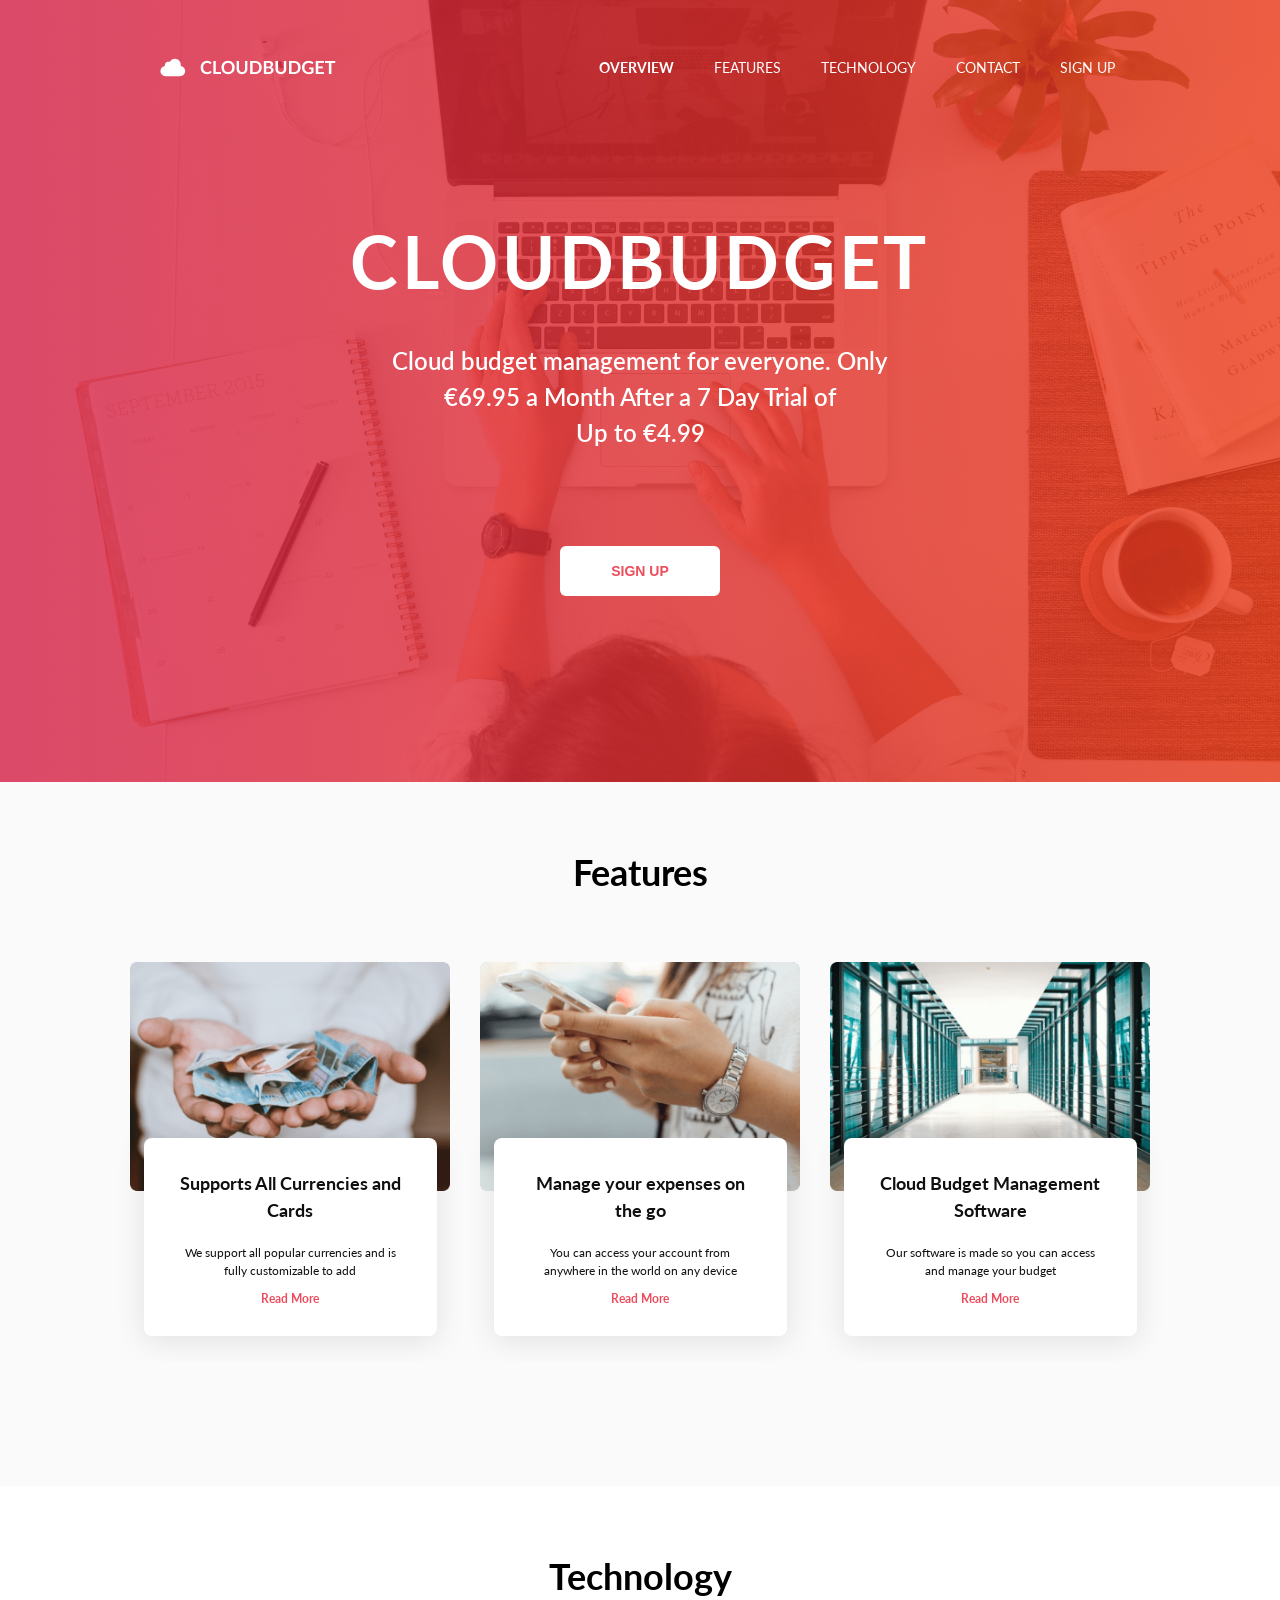
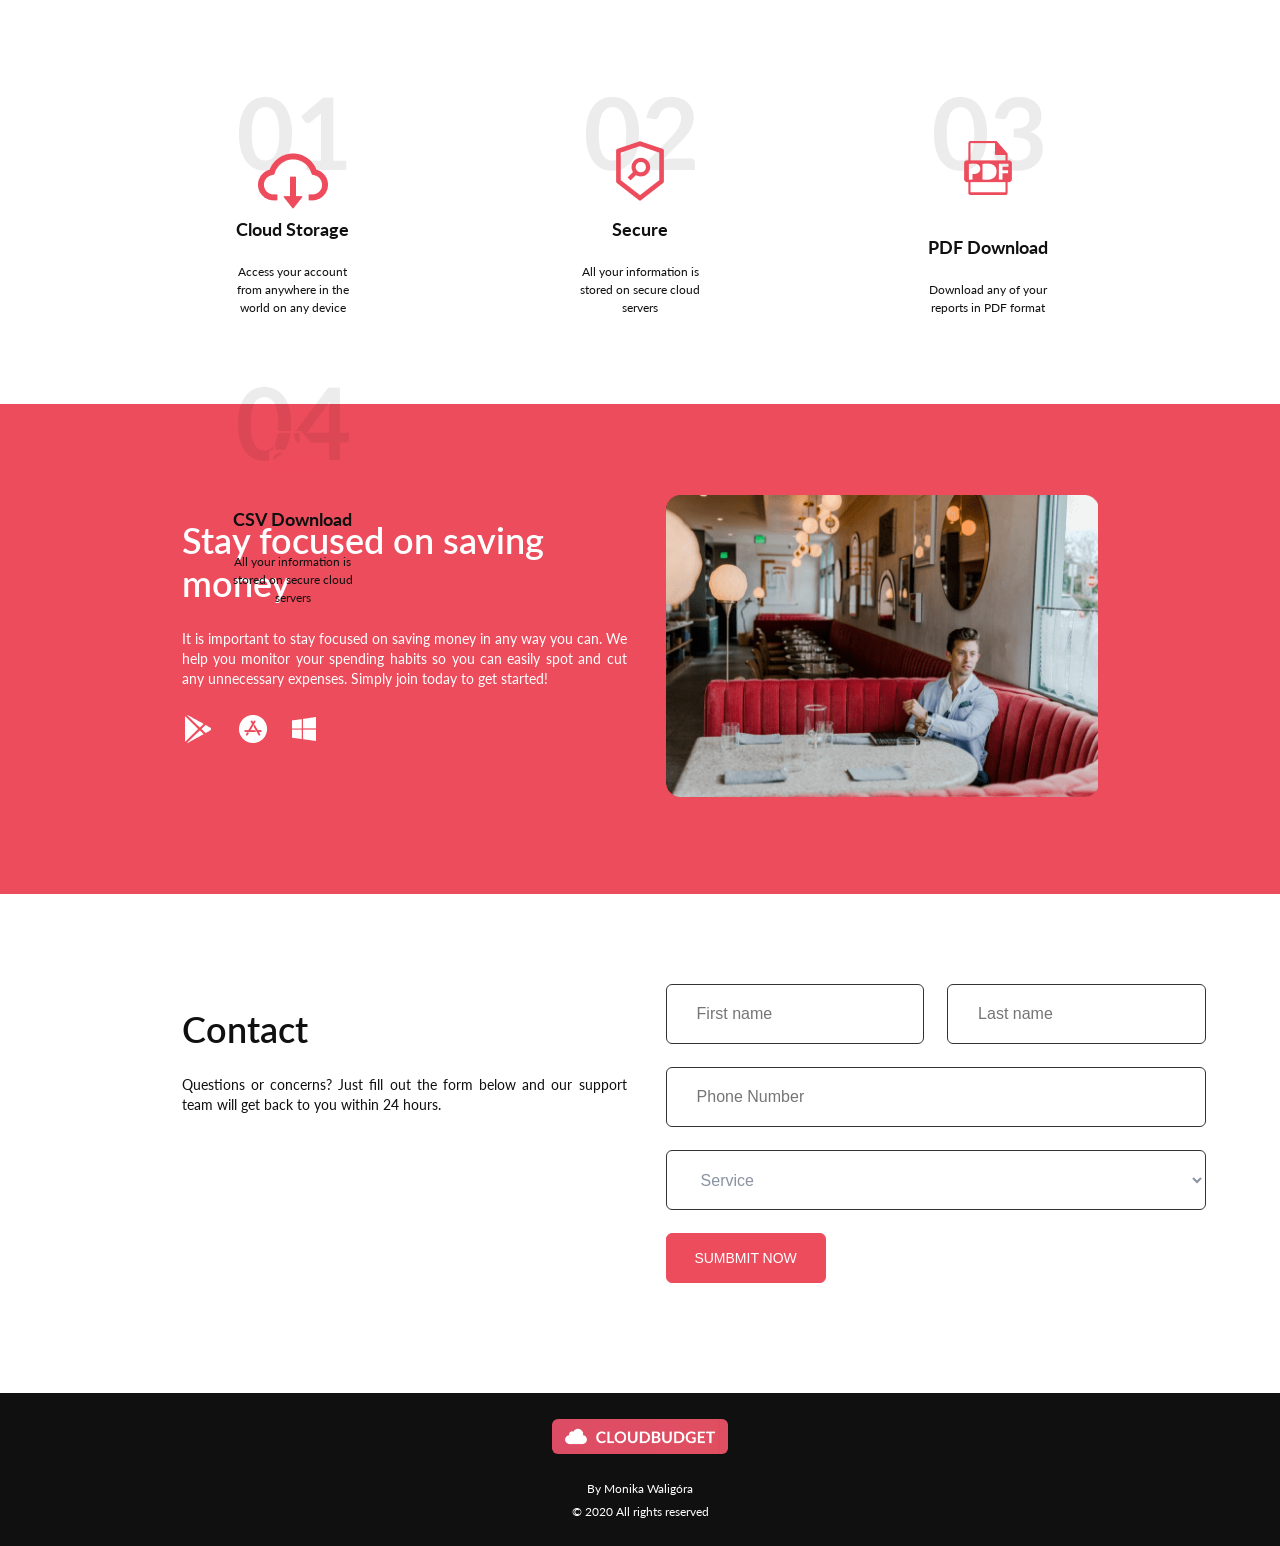
==== commit f3c812c1: "typos fixing" ====
--- a/index.html
+++ b/index.html
@@ -289,7 +289,7 @@
             <div class="contact-section__content">
               <h1>Contact</h1>
               <p>
-                  Questions or concerns? Just fill out the form below and our support team will get back to you within 24 hours
+                  Questions or concerns? Just fill out the form below and our support team will get back to you within 24 hours.
               </p>
               
             </div>
@@ -323,8 +323,8 @@
                     maxlength="12"
                     required
                   />
-                  <select id="service" name="service">
-                    <option value="Select service" disabled>Select service</option>
+                  <select id="select-service" name="select-service">
+                    <option value="Select service" disabled>Select Service</option>
                       <option value="Service">Service</option>
                       <option value="Service">Service</option>
                       <option value="Service">Service</option>
@@ -344,7 +344,7 @@
           <img src="src/assets/img/navbar__logo.png" alt="back to top" title="back to top">
           </a>   
          <p>By Monika Waligóra</p>
-        <span> &copy; 2020 All right reserved </span>
+        <span> &copy; 2020 All rights reserved </span>
       </div>
     </footer>
     <script src="https://cdnjs.cloudflare.com/ajax/libs/jquery/2.1.3/jquery.min.js"></script>
